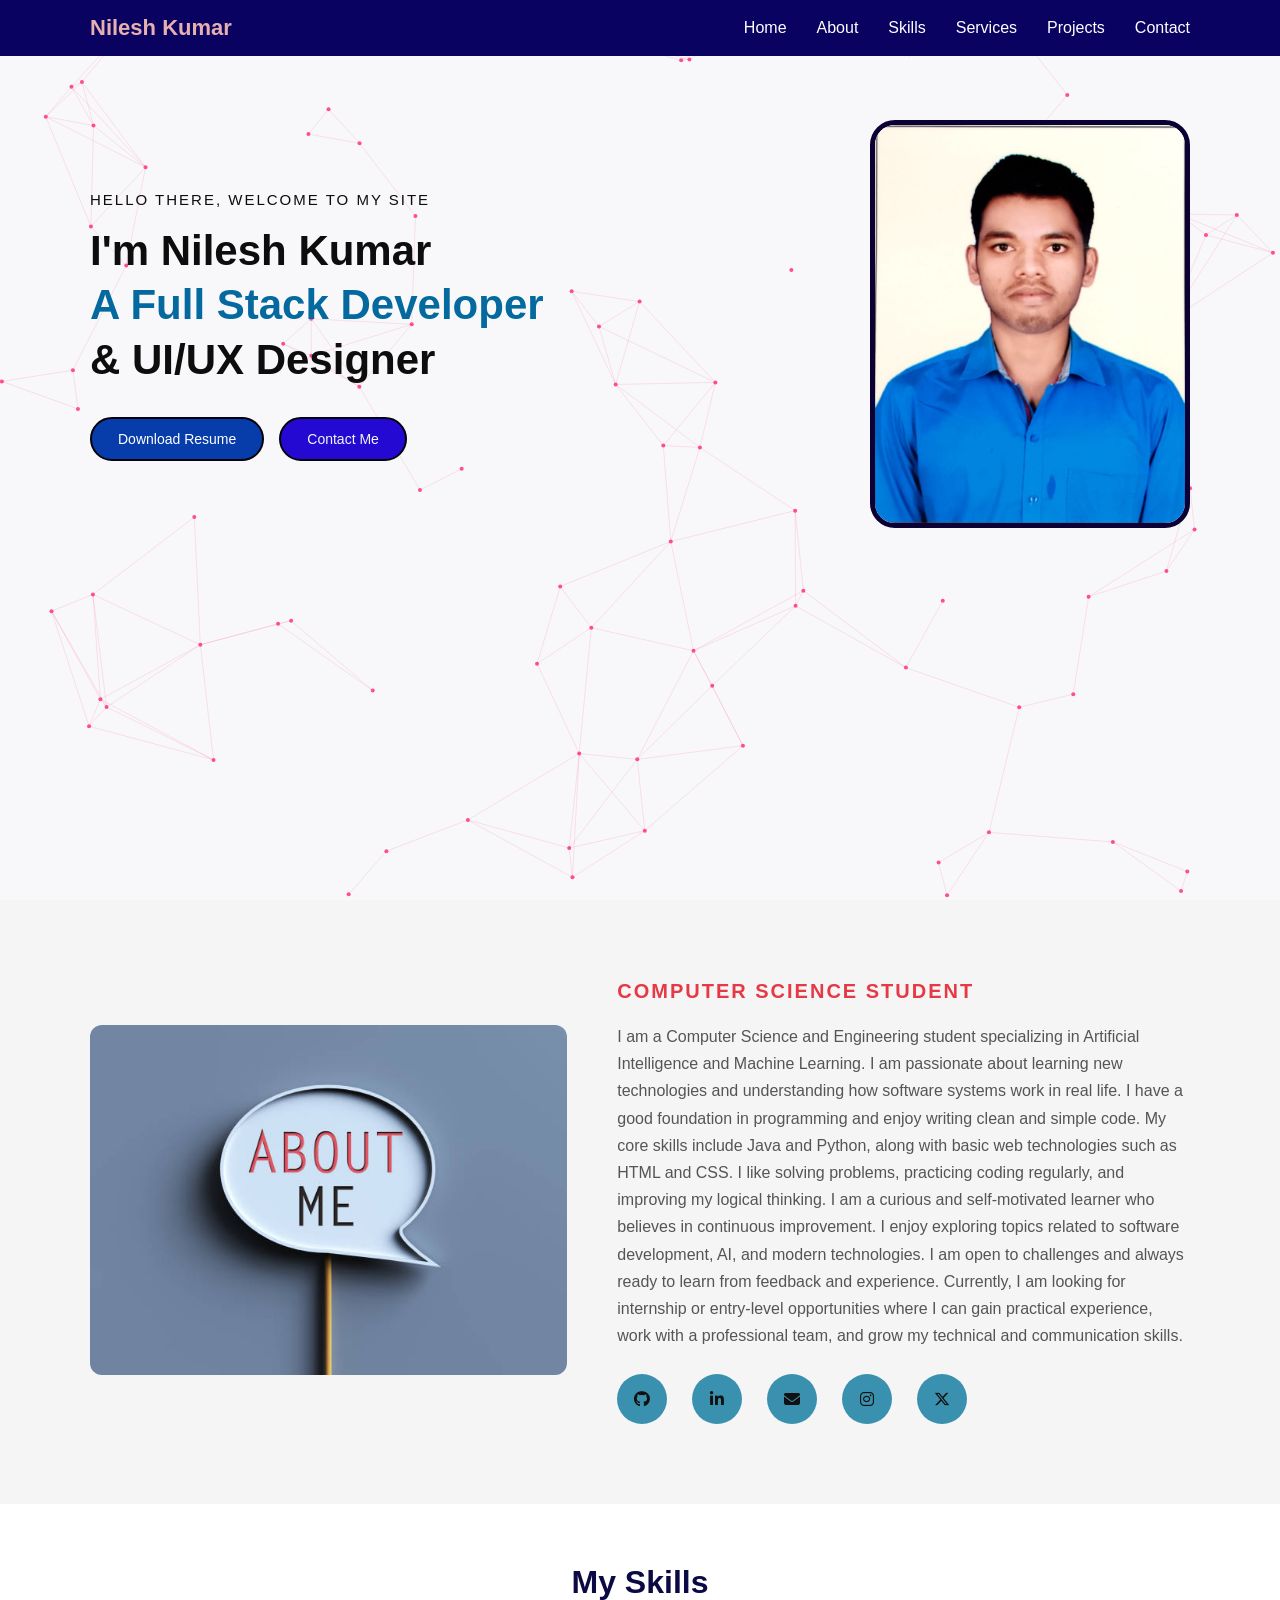
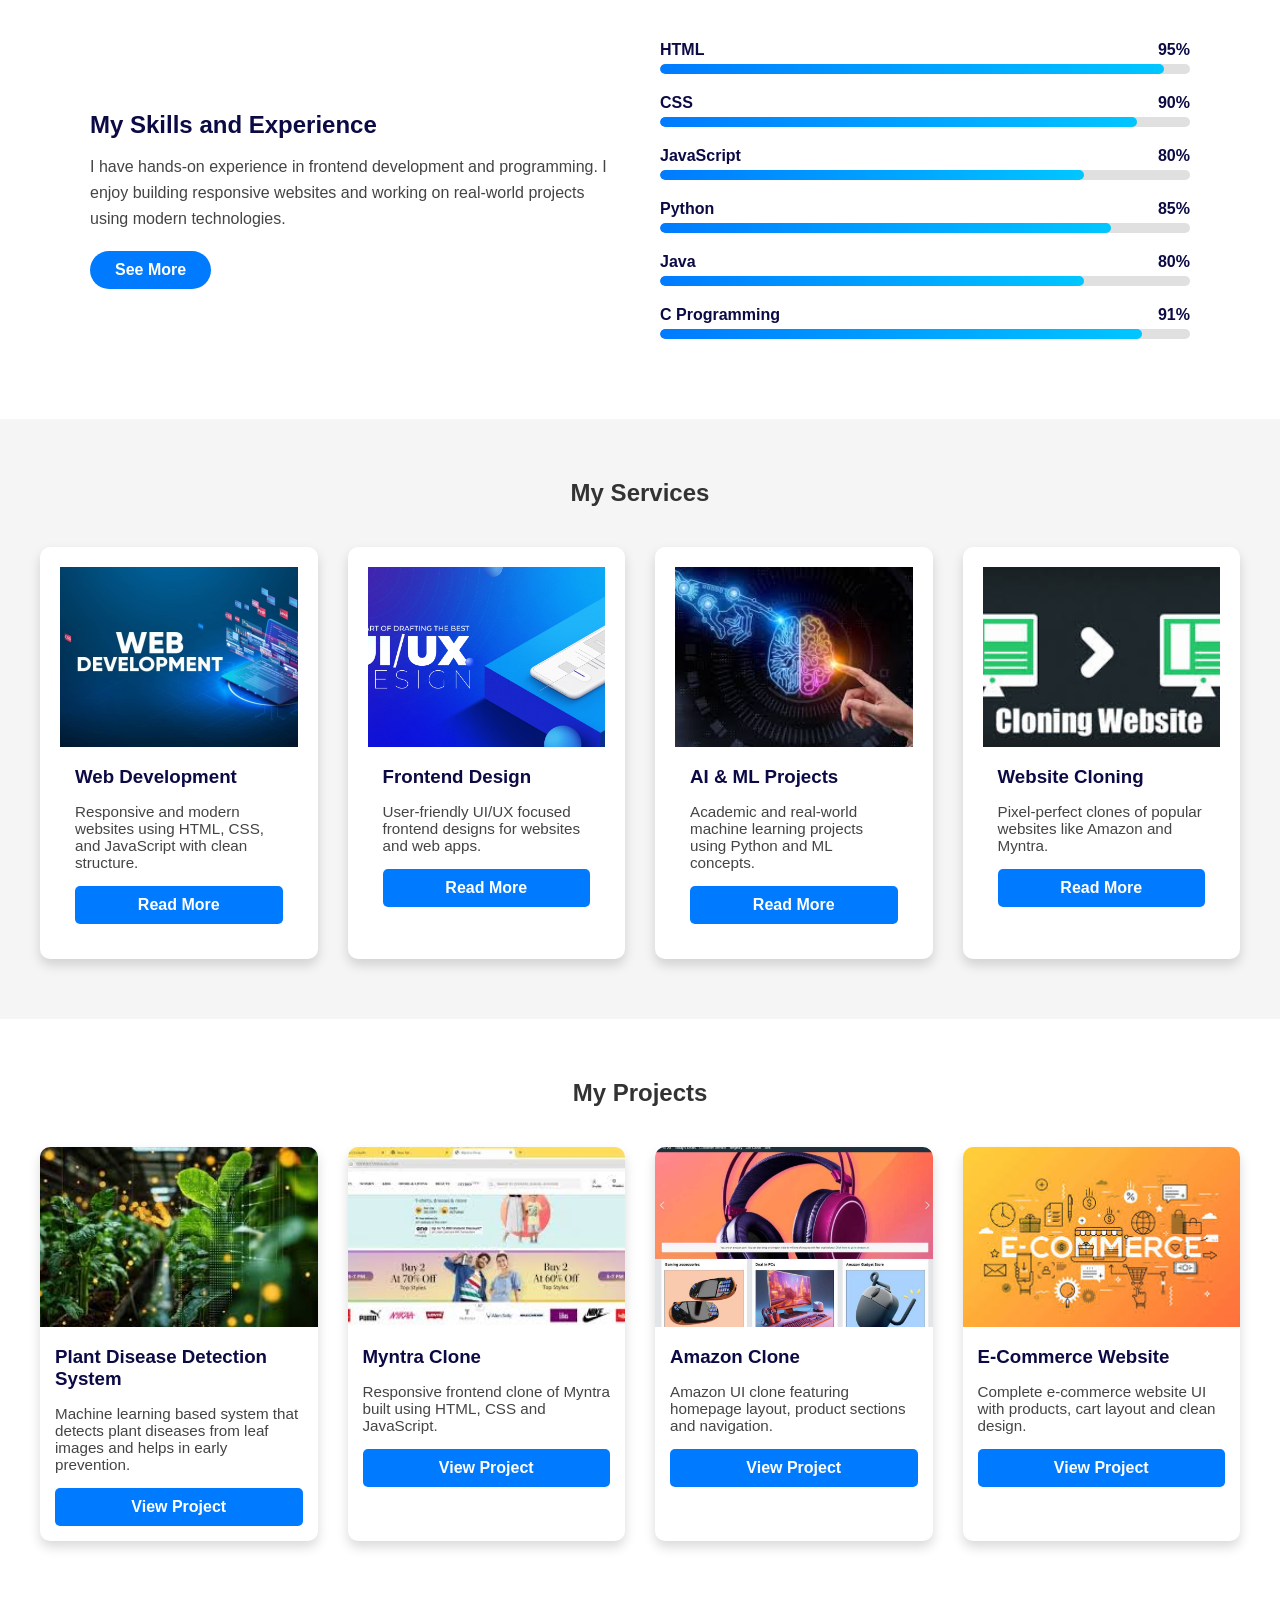
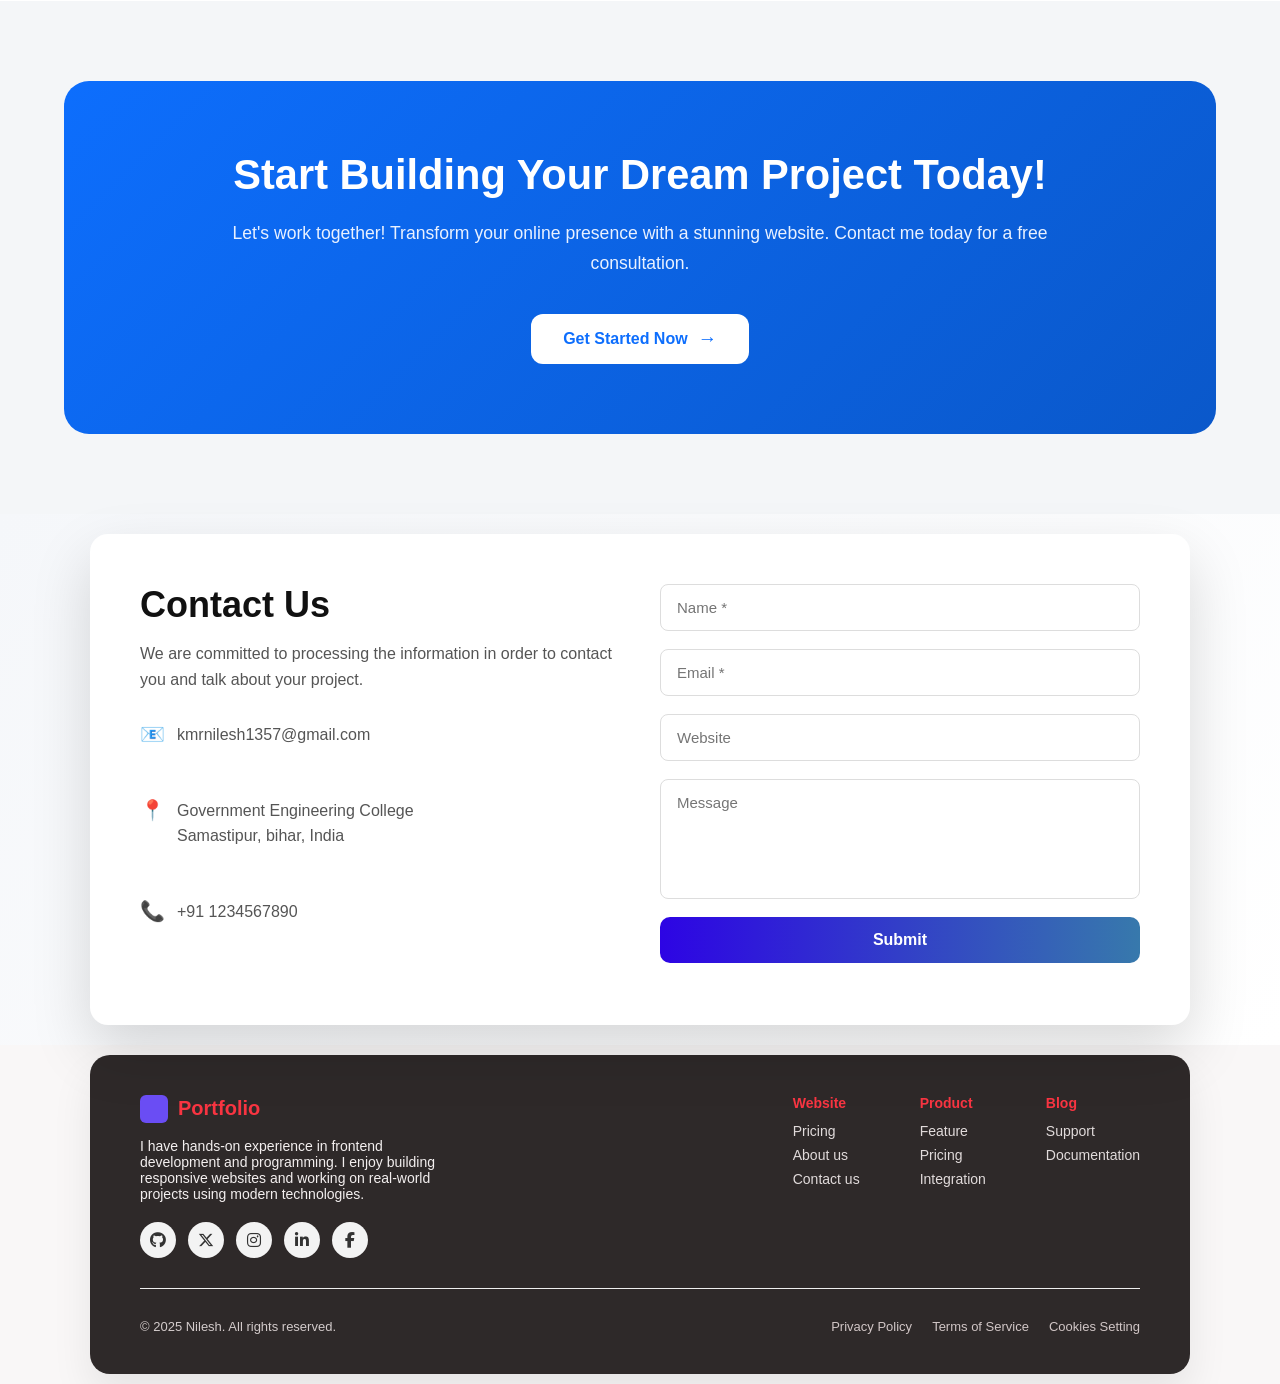
==== index.html @ 9cb9447e "portfolio website" ====
<!DOCTYPE html>
<html lang="en">
<head>
    <meta charset="UTF-8">
    <meta name="viewport" content="width=device-width, initial-scale=1.0">
    <title>Nilesh Kumar | Portfolio</title>
    <link rel="stylesheet" href="styles.css">
    <link rel="icon" type="image/png" href="images\nklogo.jpeg">
    <link rel="stylesheet" href="https://cdnjs.cloudflare.com/ajax/libs/font-awesome/6.5.0/css/all.min.css">

</head>
<body>

    <!-- ===== Navbar ===== -->
   <header class="navbar">
  <div class="nav-container">
       <div class="logo">Nilesh Kumar
    </div> 

    <nav>
      <ul class="nav-menu">
        <li><a href="#home">Home</a></li>
        <li><a href="#about">About</a></li>
        <li><a href="#skills">Skills</a></li>
        <li><a href="#services">Services</a></li>
        <li><a href="#projects">Projects</a></li>
        <li><a href="#contact">Contact</a></li>
      </ul>
    </nav>
  </div>
</header>

 <!-- ===== Hero Section ===== -->
   
<section class="hero" id="home">

  <!-- 3D Animated Background -->
  <canvas id="hero-canvas"></canvas>

  <div class="hero-container">
    <!-- Left Content -->
    <div class="hero-text">
      <span class="welcome-text">HELLO THERE, WELCOME TO MY SITE</span>

      <h1>
        I'm <span class="name">Nilesh Kumar</span><br>
        <span class="highlight">A Full Stack Developer</span><br>
        & UI/UX Designer
      </h1>

      <div class="hero-buttons">
        <a href="Nilesh_resume.pdf" target="_blank" class="btn primary">Download Resume</a>
        <a href="#contact" class="btn outline">Contact Me</a>
      </div>
    </div>

    <!-- Right Image -->
    <div class="hero-image">
      <img src="images/Nilesh_photo.jpeg" alt="Profile Photo">
    </div>
  </div>

</section>





    <!-- ===== About Section ===== -->
<section id="about" class="about-section">
  <div class="about-container">

    <!-- Left Image -->
    <div class="about-image">
      <img src="images\aboutme.webp" alt="About Me Image">
    </div>

    <!-- Right Content -->
    <div class="about-content">
      <h2>Computer Science Student</h2>

      <p>
        I am a Computer Science and Engineering student specializing in Artificial Intelligence and Machine Learning. I am passionate about learning new technologies and understanding how software systems work in real life.
        I have a good foundation in programming and enjoy writing clean and simple code. My core skills include Java and Python, along with basic web technologies such as HTML and CSS. I like solving problems, practicing coding regularly, and improving my logical thinking.
        I am a curious and self-motivated learner who believes in continuous improvement. I enjoy exploring topics related to software development, AI, and modern technologies. I am open to challenges and always ready to learn from feedback and experience.
        Currently, I am looking for internship or entry-level opportunities where I can gain practical experience, work with a professional team, and grow my technical and communication skills.
      </p>

      <div class="about-socials">
  <a href="https://github.com/Nilesh1234-kr" target="_blank" title="GitHub">
    <i class="fab fa-github"></i>
  </a>

  <a href="https://linkedin.com/in/nilesh-kumar-b38956327" target="_blank" title="LinkedIn">
    <i class="fab fa-linkedin-in"></i>
  </a>

  <a href="kmrnilesh1357@gmail.com" title="Gmail">
    <i class="fas fa-envelope"></i>
  </a>

  <a href="https://www.instagram.com/nilesh_kumar_07/" target="_blank" title="Instagram">
    <i class="fab fa-instagram"></i>
  </a>
  <a href="https://x.com/NileshKuma28739" target="_blank" title="Twitter">
    <i class="fab fa-x-twitter"></i>
  </a>
 </div>

  </div>
 </div>
</section>
<!-- ===== End About Section ===== -->

    <!-- ===== Skills ===== -->
   <section id="skills" class="skills-section">
    <h2 class="section-title">My Skills</h2>
    <div class="skills-container">
      <!-- Left Content -->
      <div class="skills-left">
        <h3>My Skills and Experience</h3>
        <p>
          I have hands-on experience in frontend development and programming. I enjoy building responsive websites and working on real-world projects using modern technologies.
        </p>
        <a href="#" class="skills-btn">See More</a>
      </div>
      <!-- Right Content -->
      <div class="skills-right">
        <div class="skill">
          <span>HTML</span>
          <span>95%</span>
        </div>
        <div class="progress-bar">
          <div class="progress html"></div>
        </div>

        <div class="skill">
          <span>CSS</span>
          <span>90%</span>
        </div>
        <div class="progress-bar">
          <div class="progress css"></div>
        </div>

        <div class="skill">
          <span>JavaScript</span>
          <span>80%</span>
        </div>
        <div class="progress-bar">
          <div class="progress js"></div>
        </div>

        <div class="skill">
          <span>Python</span>
          <span>85%</span>
        </div>
        <div class="progress-bar">
          <div class="progress python"></div>
        </div>

        <div class="skill">
          <span>Java</span>
          <span>80%</span>
        </div>
        <div class="progress-bar">
          <div class="progress java"></div>
        </div>

        <div class="skill">
          <span>C Programming</span>
          <span>91%</span>
        </div>
        <div class="progress-bar">
          <div class="progress c"></div>
        </div>
      </div>
    </div>
  </section>


    <!-- ===== Services ===== -->
    <section id="services" class="services-section">
    <h2>My Services</h2>

    <div class="services-grid">

        <div class="service-card">
            <img src="images\webdev.jpg" alt="Web Development">
            <h3>Web Development</h3>
            <p>
                Responsive and modern websites using HTML, CSS,
                and JavaScript with clean structure.
            </p>
            <a href="#" class="service-btn">Read More</a>
        </div>

        <div class="service-card">
            <img src="images\frontend.jpg" alt="Frontend Design">
            <h3>Frontend Design</h3>
            <p>
                User-friendly UI/UX focused frontend designs
                for websites and web apps.
            </p>
            <a href="#" class="service-btn">Read More</a>
        </div>

        <div class="service-card">
            <img src="images\aiml.jpg" alt="AI ML Projects">
            <h3>AI & ML Projects</h3>
            <p>
                Academic and real-world machine learning projects
                using Python and ML concepts.
            </p>
            <a href="#" class="service-btn">Read More</a>
        </div>

        <div class="service-card">
            <img src="images\clone.png" alt="Website Cloning">
            <h3>Website Cloning</h3>
            <p>
                Pixel-perfect clones of popular websites like
                Amazon and Myntra.
            </p>
            <a href="#" class="service-btn">Read More</a>
        </div>

    </div>
</section>



     <!-- ===== Projects ===== -->

    <section id="projects" class="projects-section">
    <h2>My Projects</h2>

    <div class="projects-grid">

        <div class="project-card">
            <img src="images\plant.jpg" alt="Plant Disease Detection">
            <h3>Plant Disease Detection System</h3>
            <p>
                Machine learning based system that detects plant diseases
                from leaf images and helps in early prevention.
            </p>
            <a href="#" class="project-btn">View Project</a>
        </div>

        <div class="project-card">
            <img src="images\myntra.jpg" alt="Myntra Clone">
            <h3>Myntra Clone</h3>
            <p>
                Responsive frontend clone of Myntra built using
                HTML, CSS and JavaScript.
            </p>
            <a href="#" class="project-btn">View Project</a>
        </div>

        <div class="project-card">
            <img src="images\amazon.jpg" alt="Amazon Clone">
            <h3>Amazon Clone</h3>
            <p>
                Amazon UI clone featuring homepage layout,
                product sections and navigation.
            </p>
            <a href="#" class="project-btn">View Project</a>
        </div>

        <div class="project-card">
            <img src="images\ecommerce.jpg" alt="E-commerce Website">
            <h3>E-Commerce Website</h3>
            <p>
                Complete e-commerce website UI with products,
                cart layout and clean design.
            </p>
            <a href="#" class="project-btn">View Project</a>
        </div>

    </div>
</section>

<section class="cta-section">
  <div class="cta-content">
    <h2>Start Building Your Dream Project Today!</h2>
    <p>
      Let's work together! Transform your online presence with a stunning website.
      Contact me today for a free consultation.
    </p>
    <a href="#contact" class="cta-btn">
      Get Started Now <span>→</span>
    </a>
  </div>
</section>

    <!-- ===== Contact Section ===== -->
<section id="contact" class="contact-section">
  <div class="contact-container">

    <!-- Left Content -->
    <div class="contact-info">
      <h2>Contact Us</h2>
      <p>
        We are committed to processing the information in order to contact you
        and talk about your project.
      </p>

      <div class="info-item">
        <span>📧</span>
        <p>kmrnilesh1357@gmail.com</p>
      </div>

      <div class="info-item">
        <span>📍</span>
        <p>
        Government Engineering College<br />
          Samastipur, bihar, India
        </p>
      </div>

      <div class="info-item">
        <span>📞</span>
        <p>+91 1234567890</p>
      </div>

    </div>

    <!-- Right Form -->
    <div class="contact-form">
      <form>
        <input type="text" placeholder="Name *" required />
        <input type="email" placeholder="Email *" required />
        <input type="text" placeholder="Website" />
        <textarea placeholder="Message"></textarea>
        <button type="submit">Submit</button>
      </form>
    </div>

  </div>
</section>
<!-- ===== End Contact Section ===== -->





    <!-- ===== Footer ===== -->
    <footer class="footer">
  <div class="footer-card">

    <!-- Top Section -->
    <div class="footer-top">

      <!-- Brand -->
      <div class="footer-brand">
        <div class="brand-logo">
          <span class="logo-icon"></span>
          <span class="logo-text">Portfolio</span>
        </div>

        <p>
          I have hands-on experience in frontend development and programming. I enjoy building
           responsive websites and working on real-world projects using modern technologies.
        </p>

        <div class="social-icons">
          <a href="https://github.com/Nilesh1234-kr"><i class="fab fa-github"></i></a>
          <a href="https://x.com/NileshKuma28739"><i class="fab fa-x-twitter"></i></a>
          <a href="https://www.instagram.com/nilesh_kumar_07/"><i class="fab fa-instagram"></i></a>
          <a href="https://linkedin.com/in/nilesh-kumar-b38956327"><i class="fab fa-linkedin-in"></i></a>
          <a href="#"><i class="fab fa-facebook-f"></i></a>
        </div>
      </div>

      <!-- Links -->
      <div class="footer-links">
        <div class="link-column">
          <h4>Website</h4>
          <a href="#">Pricing</a>
          <a href="#">About us</a>
          <a href="#">Contact us</a>
        </div>

        <div class="link-column">
          <h4>Product</h4>
          <a href="#">Feature</a>
          <a href="#">Pricing</a>
          <a href="#">Integration</a>
        </div>

        <div class="link-column">
          <h4>Blog</h4>
          <a href="#">Support</a>
          <a href="#">Documentation</a>
        </div>
      </div>

    </div>

    <hr>

    <!-- Bottom Section -->
    <div class="footer-bottom">
      <p>© 2025 Nilesh. All rights reserved.</p>

      <div class="legal-links">
        <a href="#">Privacy Policy</a>
        <a href="#">Terms of Service</a>
        <a href="#">Cookies Setting</a>
      </div>
    </div>

  </div>
</footer>
<script src="script.js"></script>

</body>
</html>
---- styles.css ----
* {
    margin: 0;
    padding: 0;
    box-sizing: border-box;
    font-family: Arial, sans-serif;
}

body {
    background: #f4f6f8;
    color: #333;
}

/* Navbar */
.navbar {
  position: fixed;
  top: 0;
  width: 100%;
  background: #0a0261;
  transition: top 0.3s;
  z-index: 1000;
  padding: 15px;
}

.nav-container {
  max-width: 1100px;
  margin: auto;
  display: flex;
  align-items: center;
  justify-content: space-between;
}

.logo {
  font-size: 22px;
  font-weight: bold;
  color: #e7b0b0;
}


.nav-menu {
  list-style: none;
  display: flex;
  gap: 30px;
}

.nav-menu li a {
  text-decoration: none;
  font-size: 16px;
  font-weight: 500;
  color: white;
  transition: color 0.3s ease;
}

.nav-menu li a:hover {
  color: #f83441;
}

/* Hero Section */
.hero {
  background: #ffffff;
  padding: 80px 0;
}

.hero-container {
  max-width: 1100px;
  margin: auto;
  display: flex;
  align-items: center;
  justify-content: space-between;
  gap: 50px;
}

/* Text Content */
.hero-text {
  max-width: 55%;
}

.welcome-text {
  font-size: 15px;
  letter-spacing: 2px;
  color: #1b1a1a;
}

.hero-text h1 {
  font-size: 42px;
  margin: 15px 0 30px;
  line-height: 1.3;
  color: #111;
}

.hero-text .name {
  font-weight: 700;
}

.hero-text .highlight {
  color: #04699f;
}

/* Buttons */
.hero-buttons {
  display: flex;
  gap: 15px;
}

.btn {
  padding: 12px 26px;
  border-radius: 30px;
  font-size: 14px;
  text-decoration: none;
  font-weight: 500;
}

.primary {
    border: 2px solid #040109;
  background: #073daa;
  color: #fff;
}

.primary:hover {
  background-color: #11023a;
}

.outline {
  border: 2px solid #040109;
  background-color: #2409d3;
  color: whitesmoke;
}
.outline:hover {
  background-color: #11023a;
}

/* Image */
.hero-image img {
  width: 320px;
  border-radius: 25px;
  border: 5px solid #0b0134;
}



 /* ===== About Section ===== */
.about-section {
  padding: 80px 20px;
  background: whitesmoke;
}

.about-container {
  max-width: 1100px;
  margin: auto;
  display: grid;
  grid-template-columns: 1fr 1.2fr;
  gap: 50px;
  align-items: center;
}

/* Image */
.about-image img {
  width: 100%;
  border-radius: 12px;
  object-fit: cover;
}

/* Content */
.about-content h2 {
  font-size: 36px;
  font-weight: 700;
  margin-bottom: 10px;
  color: #111;
}

.about-content h2 {
  font-size: 20px;
  letter-spacing: 2px;
  color: #e63946;
  margin-bottom: 20px;
  text-transform: uppercase;
}

.about-content p {
  color: #555;
  line-height: 1.7;
  margin-bottom: 25px;
}

/* Social Icons */
.about-socials {
  display: flex;
  gap: 25px;
}

.about-socials a {
  width: 50px;
  height: 50px;
  border-radius: 50%;
  background: #3991af;
  color: #111;
  display: flex;
  align-items: center;
  justify-content: center;
  text-decoration: none;
  font-weight: bold;
  transition: all 0.3s ease;
}

.about-socials a:hover {
  background: #0b0134;
  color: #ffffff;
}

/* Responsive */
@media (max-width: 900px) {
  .about-container {
    grid-template-columns: 1fr;
    text-align: center;
  }

  .about-socials {
    justify-content: center;
  }
}


/* Skills */
/* ===== Skills Section ===== */
.skills-section {
  background: #ffffff;
  padding: 60px 20px;
}

.section-title {
  text-align: center;
  font-size: 32px;
  margin-bottom: 40px;
  color: #0c0a44;
}

.skills-container {
  max-width: 1100px;
  margin: auto;
  display: grid;
  grid-template-columns: 1fr 1fr;
  gap: 40px;
  align-items: center;
}

/* Left Side */
.skills-left h3 {
  font-size: 24px;
  color: #0c0a44;
  margin-bottom: 15px;
}

.skills-left p {
  color: #444;
  line-height: 1.6;
  margin-bottom: 20px;
}

.skills-btn {
  display: inline-block;
  padding: 10px 25px;
  background: #007bff;
  color: white;
  text-decoration: none;
  border-radius: 25px;
  font-weight: bold;
  transition: background 0.3s;
}

.skills-btn:hover {
  background: #0056b3;
}

/* Right Side */
.skill {
  display: flex;
  justify-content: space-between;
  margin-bottom: 5px;
  font-weight: bold;
  color: #0c0a44;
}

.progress-bar {
  width: 100%;
  height: 10px;
  background: #e0e0e0;
  border-radius: 10px;
  margin-bottom: 20px;
  overflow: hidden;
}

.progress {
  height: 100%;
  background: linear-gradient(90deg, #007bff, #00c6ff);
  border-radius: 10px;
  width: 0;
  animation: fillProgress 2s forwards;
}

/* Set widths for each skill using CSS variable */
.progress.html { --width: 95%; }
.progress.css { --width: 90%; }
.progress.js { --width: 80%; }
.progress.python { --width: 85%; }
.progress.java { --width: 80%; }
.progress.c { --width: 91%; }

/* Animation for filling bars */
@keyframes fillProgress {
  from { width: 0; }
  to { width: var(--width); }
}

/* Responsive Design */
@media (max-width: 768px) {
  .skills-container {
    grid-template-columns: 1fr;
  }
}



/* Services */
.services-container {
    display: grid;
    grid-template-columns: repeat(auto-fit, minmax(220px, 1fr));
    gap: 25px;
}

.service-card {
    background: white;
    padding: 20px;
    border-radius: 8px;
    box-shadow: 0 4px 8px rgba(0,0,0,0.1);
}


/* ===== Projects Section ===== */
.projects-section {
    background: white;
}

.projects-grid {
    display: grid;
    grid-template-columns: repeat(auto-fit, minmax(260px, 1fr));
    gap: 30px;
    max-width: 1200px;
    margin: auto;
}

.project-card {
    background: white;
    border-radius: 10px;
    overflow: hidden;
    box-shadow: 0 6px 12px rgba(0,0,0,0.15);
    transition: transform 0.3s ease, box-shadow 0.3s ease;
}

.project-card:hover {
    transform: translateY(-10px);
    box-shadow: 0 12px 20px rgba(0,0,0,0.25);
}

.project-card img {
    width: 100%;
    height: 180px;
    object-fit: cover;
}

.project-card h3 {
    margin: 15px;
    color: #0c0a44;
}

.project-card p {
    margin: 0 15px 15px;
    font-size: 0.95em;
    color: #444;
}

.project-btn {
    display: block;
    margin: 15px;
    padding: 10px;
    text-align: center;
    background: #007bff;
    color: white;
    text-decoration: none;
    border-radius: 5px;
    font-weight: bold;
}

.project-btn:hover {
    background: #0056b3;
}


/* ===== Services Section (Card Style) ===== */
.services-section {
    background: whitesmoke;
}

.services-grid {
    display: grid;
    grid-template-columns: repeat(auto-fit, minmax(260px, 1fr));
    gap: 30px;
    max-width: 1200px;
    margin: auto;
}

.service-card {
    background: white;
    border-radius: 10px;
    overflow: hidden;
    box-shadow: 0 6px 12px rgba(0,0,0,0.15);
    transition: transform 0.3s ease, box-shadow 0.3s ease;
}

.service-card:hover {
    transform: translateY(-10px);
    box-shadow: 0 12px 20px rgba(0,0,0,0.25);
}

.service-card img {
    width: 100%;
    height: 180px;
    object-fit: cover;
}

.service-card h3 {
    margin: 15px;
    color: #0c0a44;
}

.service-card p {
    margin: 0 15px 15px;
    font-size: 0.95em;
    color: #444;
}

.service-btn {
    display: block;
    margin: 15px;
    padding: 10px;
    text-align: center;
    background: #007bff;
    color: white;
    text-decoration: none;
    border-radius: 5px;
    font-weight: bold;
}

.service-btn:hover {
    background: #0056b3;
}

/* Center section headings */
.services-section h2,
.projects-section h2 {
  text-align: center;
  margin-bottom: 40px;
}

/* Proper section spacing */
.services-section,
.projects-section {
  padding: 60px 20px;
}


/* ===== Contact Section ===== */
.contact-section {
  padding: 20px 20px;
  background: linear-gradient(135deg, #f5f7fa, #ffffff);
  display: flex;
  justify-content: center;
}

.contact-container {
  max-width: 1100px;
  width: 100%;
  background: #fff;
  display: grid;
  grid-template-columns: 1fr 1fr;
  gap: 40px;
  padding: 50px;
  border-radius: 18px;
  box-shadow: 0 25px 60px rgba(0, 0, 0, 0.15);
}

/* Left */
.contact-info h2 {
  font-size: 36px;
  color: #111;
  margin-bottom: 15px;
}

.contact-info p {
  color: #555;
  line-height: 1.6;
  margin-bottom: 30px;
}

.info-item {
  display: flex;
  gap: 12px;
  margin-bottom: 20px;
  color: #333;
}

.info-item span {
  font-size: 20px;
}

/* Form */
.contact-form form {
  display: flex;
  flex-direction: column;
}

.contact-form input,
.contact-form textarea {
  padding: 14px 16px;
  margin-bottom: 18px;
  border-radius: 8px;
  border: 1px solid #ddd;
  font-size: 15px;
  outline: none;
}

.contact-form textarea {
  resize: none;
  height: 120px;
}

.contact-form input:focus,
.contact-form textarea:focus {
  border-color: #7b5cff;
}

/* Button */
.contact-form button {
  padding: 14px;
  border: none;
  border-radius: 10px;
  background: linear-gradient(90deg, #2d04e4, #3779ac);
  color: white;
  font-size: 16px;
  font-weight: bold;
  cursor: pointer;
  transition: transform 0.2s, box-shadow 0.2s;
}

.contact-form button:hover {
  transform: translateY(-2px);
  box-shadow: 0 10px 25px rgba(26, 2, 75, 0.4);
}

/* Responsive */
@media (max-width: 900px) {
  .contact-container {
    grid-template-columns: 1fr;
    padding: 35px;
  }
}

/* ===== Call To Action Section ===== */
.cta-section {
  margin: 80px 5%;
  padding: 70px 30px;
  background: linear-gradient(135deg, #0d6efd, #0a58ca);
  border-radius: 25px;
  text-align: center;
  color: #ffffff;
}

.cta-content {
  max-width: 900px;
  margin: auto;
}

.cta-content h2 {
  font-size: 2.6rem;
  font-weight: 700;
  margin-bottom: 20px;
}

.cta-content p {
  font-size: 1.1rem;
  line-height: 1.7;
  color: #e9f1ff;
  margin-bottom: 35px;
}

.cta-btn {
  display: inline-flex;
  align-items: center;
  gap: 10px;
  padding: 14px 32px;
  background-color: #ffffff;
  color: #0d6efd;
  font-size: 1rem;
  font-weight: 600;
  border-radius: 12px;
  text-decoration: none;
  transition: all 0.3s ease;
}

.cta-btn:hover {
  transform: translateY(-3px);
  background-color: #f1f5ff;
}

.cta-btn span {
  font-size: 1.2rem;
}

/* ===== Responsive ===== */
@media (max-width: 768px) {
  .cta-content h2 {
    font-size: 2rem;
  }

  .cta-content p {
    font-size: 1rem;
  }
}



/* Footer */
.footer {
  background:rgb(249, 247, 247);
  padding: 10px 0;
}

/* Footer Card */
.footer-card {
  max-width: 1100px;
  margin: auto;
  background: #2e2929;
  border-radius: 20px;
  padding: 40px 50px;
  box-shadow: 0 20px 40px rgba(0, 0, 0, 0.08);
}

/* Top Section */
.footer-top {
  display: flex;
  justify-content: space-between;
  gap: 40px;
}

/* Brand Section */
.footer-brand {
  max-width: 320px;
}

.brand-logo {
  display: flex;
  align-items: center;
  gap: 10px;
  margin-bottom: 15px;
}

.logo-icon {
  width: 28px;
  height: 28px;
  background: #6a4df4;
  border-radius: 6px;
}

.logo-text {
  font-size: 20px;
  font-weight: 700;
  color:#f83441;
}

.footer-brand p {
  font-size: 14px;
  color: #f3efef;
  margin-bottom: 20px;
}

/* Social Icons */
.social-icons {
  display: flex;
  gap: 12px;
}

.social-icons a {
  width: 36px;
  height: 36px;
  border-radius: 50%;
  background: #f3f3f3;
  display: flex;
  align-items: center;
  justify-content: center;
  color: #333;
  font-size: 16px;
  text-decoration: none;
  transition: all 0.3s ease;
}

.social-icons a:hover {
  background: #6a4df4;
  color: #ffffff;
}

/* Links */
.footer-links {
  display: flex;
  gap: 60px;
}

.link-column h4 {
  font-size: 14px;
  margin-bottom: 12px;
  color: #f83441;
}

.link-column a {
  display: block;
  font-size: 14px;
  color: #e1dbdb;
  text-decoration: none;
  margin-bottom: 8px;
}

.link-column a:hover {
  color: #6a4df4;
}

/* Divider */
.footer-card hr {
  margin: 30px 0;
  border: none;
  border-top: 1px solid #eee;
}

/* Bottom Section */
.footer-bottom {
  display: flex;
  justify-content: space-between;
  align-items: center;
}

.footer-bottom p {
  font-size: 13px;
  color: #d3cbcb;
}

.legal-links {
  display: flex;
  gap: 20px;
}

.legal-links a {
  font-size: 13px;
  color: #d1c6c6;
  text-decoration: none;
}

.legal-links a:hover {
  color: #6a4df4;
}

/* ===== HERO SECTION WITH 3D BACKGROUND ===== */
.hero {
  position: relative;
  min-height: 100vh;
  padding-top: 120px; /* space for fixed navbar */
  overflow: hidden;
  background: #f8f8fa; /* DARK BACKGROUND */
}

/* Canvas animation */
#hero-canvas {
  position: absolute;
  inset: 0;
  width: 100%;
  height: 100%;
  z-index: 1;
}

/* Content above canvas */
.hero-container {
  position: relative;
  z-index: 2;
}

/* Text visibility */
.hero-text h1,
.hero-text span {
  color: #0e0d0d;
}

.welcome-text {
  color: #121111;
}
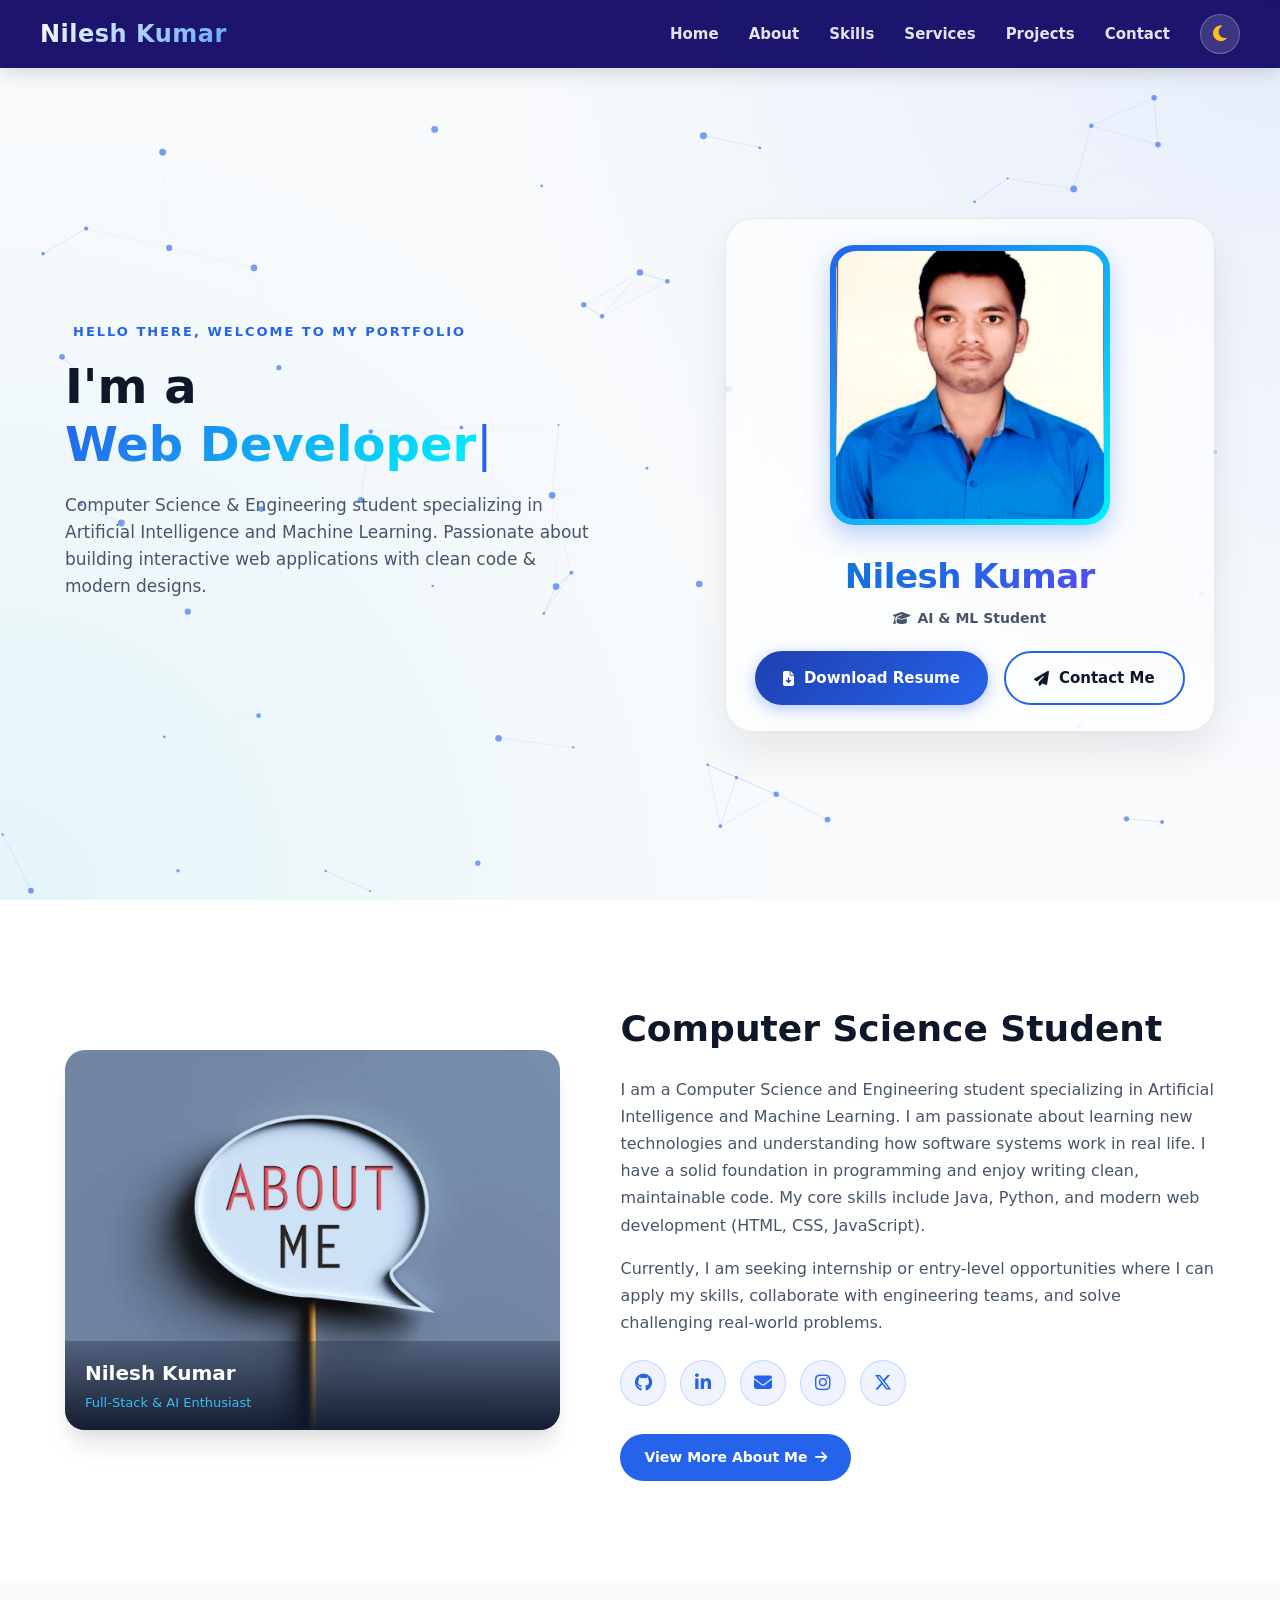
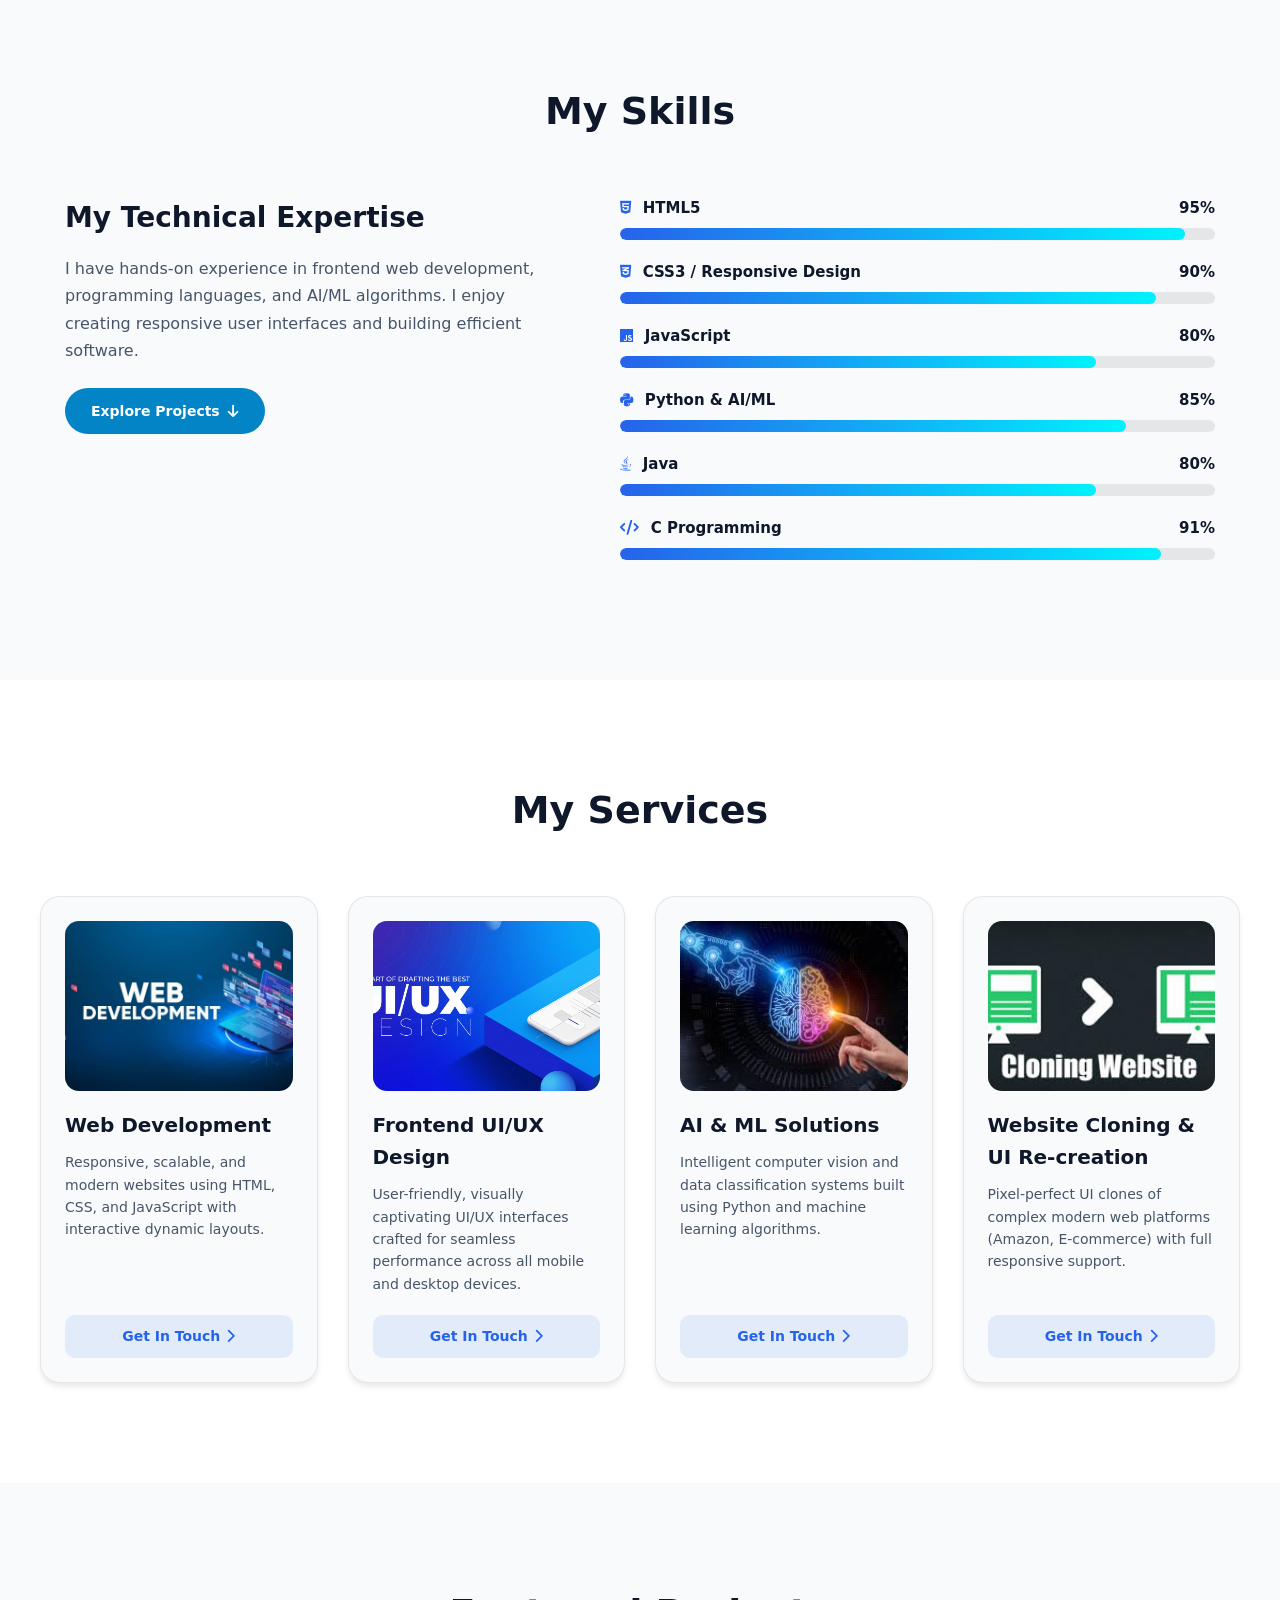
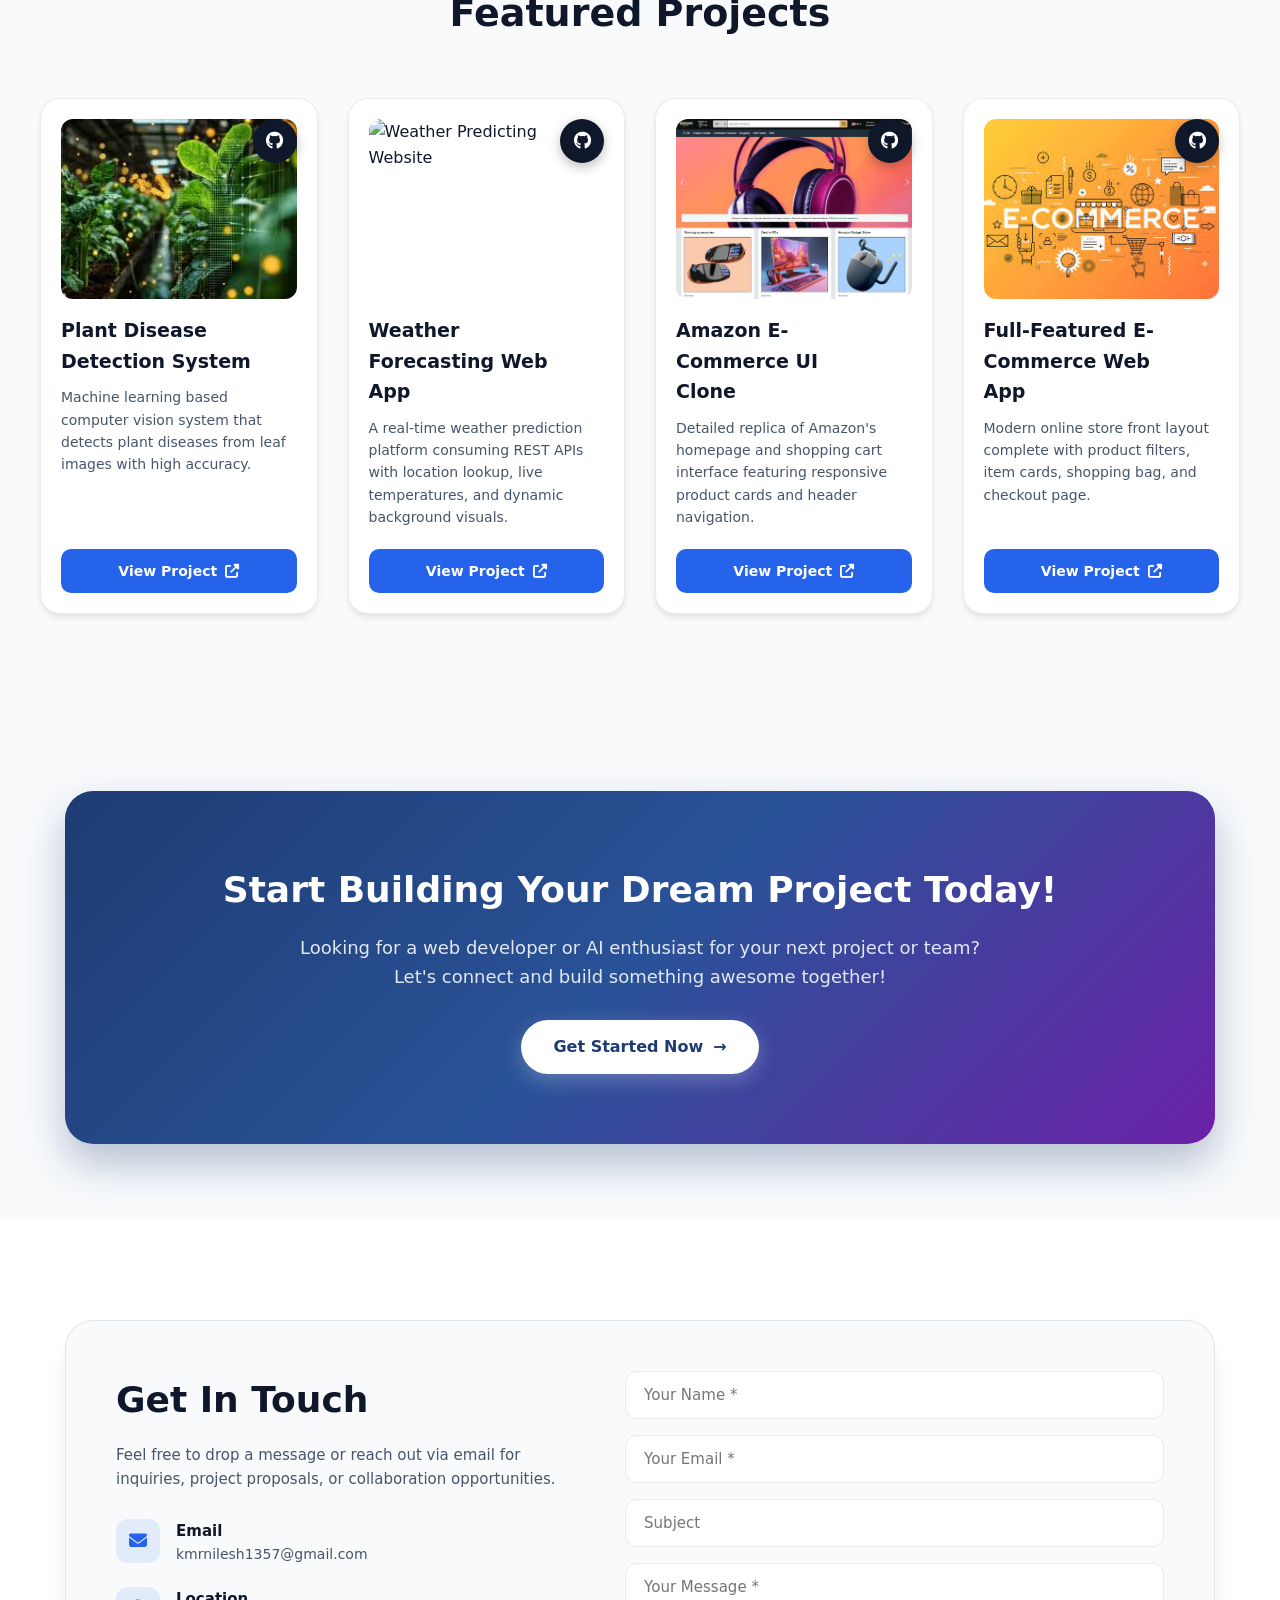
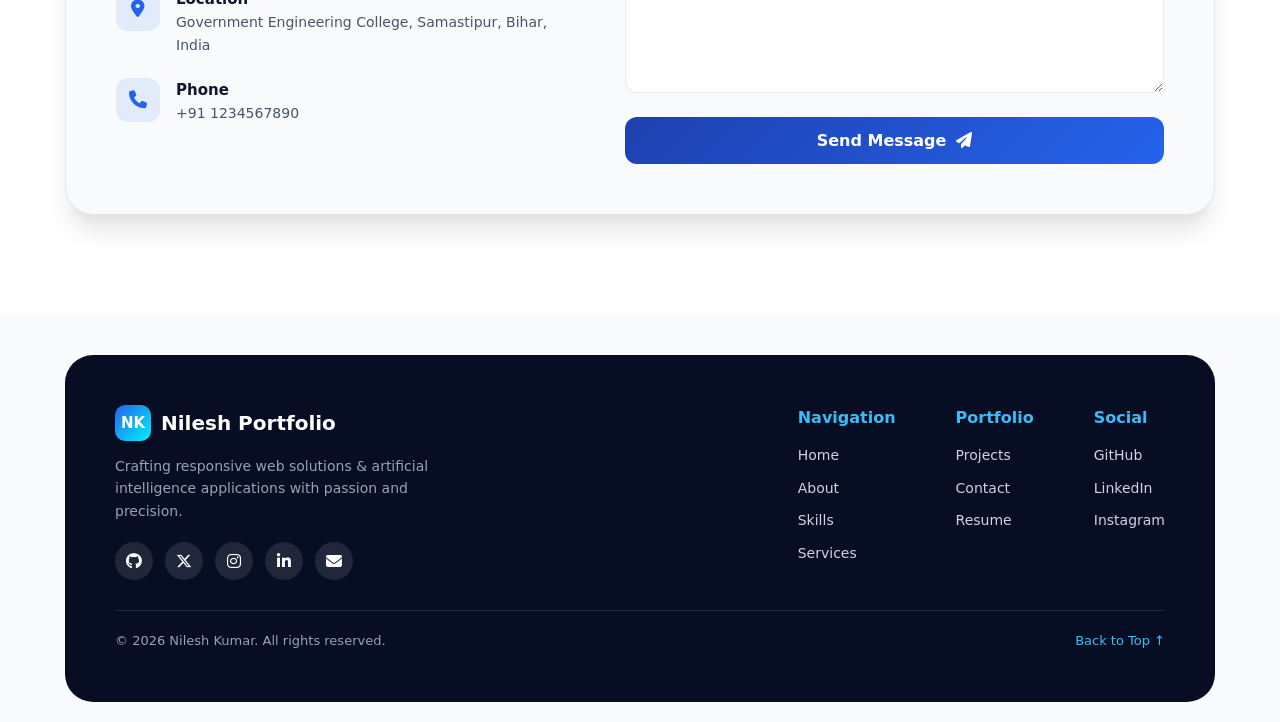
==== commit 2a837973: "Add files via upload" ====
--- a/index.html
+++ b/index.html
@@ -5,413 +5,501 @@
     <meta name="viewport" content="width=device-width, initial-scale=1.0">
     <title>Nilesh Kumar | Portfolio</title>
     <link rel="stylesheet" href="styles.css">
-    <link rel="icon" type="image/png" href="images\nklogo.jpeg">
+    <link rel="icon" type="image/png" href="images/nklogo.jpeg">
     <link rel="stylesheet" href="https://cdnjs.cloudflare.com/ajax/libs/font-awesome/6.5.0/css/all.min.css">
-
 </head>
 <body>
 
-    <!-- ===== Navbar ===== -->
-   <header class="navbar">
-  <div class="nav-container">
-       <div class="logo">Nilesh Kumar
-    </div> 
-
-    <nav>
-      <ul class="nav-menu">
-        <li><a href="#home">Home</a></li>
-        <li><a href="#about">About</a></li>
-        <li><a href="#skills">Skills</a></li>
-        <li><a href="#services">Services</a></li>
-        <li><a href="#projects">Projects</a></li>
-        <li><a href="#contact">Contact</a></li>
-      </ul>
-    </nav>
-  </div>
-</header>
-
- <!-- ===== Hero Section ===== -->
-   
-<section class="hero" id="home">
-
-  <!-- 3D Animated Background -->
-  <canvas id="hero-canvas"></canvas>
-
-  <div class="hero-container">
-    <!-- Left Content -->
-    <div class="hero-text">
-      <span class="welcome-text">HELLO THERE, WELCOME TO MY SITE</span>
-
-      <h1>
-        I'm <span class="name">Nilesh Kumar</span><br>
-        <span class="highlight">A Full Stack Developer</span><br>
-        & UI/UX Designer
-      </h1>
-
-      <div class="hero-buttons">
-        <a href="Nilesh_resume.pdf" target="_blank" class="btn primary">Download Resume</a>
-        <a href="#contact" class="btn outline">Contact Me</a>
-      </div>
-    </div>
-
-    <!-- Right Image -->
-    <div class="hero-image">
-      <img src="images/Nilesh_photo.jpeg" alt="Profile Photo">
-    </div>
-  </div>
-
-</section>
-
-
-
-
-
-    <!-- ===== About Section ===== -->
-<section id="about" class="about-section">
-  <div class="about-container">
-
-    <!-- Left Image -->
-    <div class="about-image">
-      <img src="images\aboutme.webp" alt="About Me Image">
-    </div>
-
-    <!-- Right Content -->
-    <div class="about-content">
-      <h2>Computer Science Student</h2>
-
-      <p>
-        I am a Computer Science and Engineering student specializing in Artificial Intelligence and Machine Learning. I am passionate about learning new technologies and understanding how software systems work in real life.
-        I have a good foundation in programming and enjoy writing clean and simple code. My core skills include Java and Python, along with basic web technologies such as HTML and CSS. I like solving problems, practicing coding regularly, and improving my logical thinking.
-        I am a curious and self-motivated learner who believes in continuous improvement. I enjoy exploring topics related to software development, AI, and modern technologies. I am open to challenges and always ready to learn from feedback and experience.
-        Currently, I am looking for internship or entry-level opportunities where I can gain practical experience, work with a professional team, and grow my technical and communication skills.
-      </p>
-
-      <div class="about-socials">
-  <a href="https://github.com/Nilesh1234-kr" target="_blank" title="GitHub">
-    <i class="fab fa-github"></i>
-  </a>
-
-  <a href="https://linkedin.com/in/nilesh-kumar-b38956327" target="_blank" title="LinkedIn">
-    <i class="fab fa-linkedin-in"></i>
-  </a>
-
-  <a href="kmrnilesh1357@gmail.com" title="Gmail">
-    <i class="fas fa-envelope"></i>
-  </a>
-
-  <a href="https://www.instagram.com/nilesh_kumar_07/" target="_blank" title="Instagram">
-    <i class="fab fa-instagram"></i>
-  </a>
-  <a href="https://x.com/NileshKuma28739" target="_blank" title="Twitter">
-    <i class="fab fa-x-twitter"></i>
-  </a>
- </div>
-
-  </div>
- </div>
-</section>
-<!-- ===== End About Section ===== -->
-
-    <!-- ===== Skills ===== -->
-   <section id="skills" class="skills-section">
-    <h2 class="section-title">My Skills</h2>
-    <div class="skills-container">
-      <!-- Left Content -->
-      <div class="skills-left">
-        <h3>My Skills and Experience</h3>
+    <!--  Navbar  -->
+    <header class="navbar">
+      <div class="nav-container">
+        <a href="#home" class="logo">Nilesh Kumar</a> 
+
+        <!-- Hamburger Icon for Mobile -->
+        <div class="hamburger" id="hamburger" aria-label="Toggle Navigation">
+          <span></span>
+          <span></span>
+          <span></span>
+        </div>
+
+        <nav>
+          <ul class="nav-menu" id="nav-menu">
+            <li><a href="#home">Home</a></li>
+            <li><a href="#about">About</a></li> 
+            <li><a href="#skills">Skills</a></li>
+            <li><a href="#services">Services</a></li>
+            <li><a href="#projects">Projects</a></li>
+            <li><a href="#contact">Contact</a></li>
+            <li>
+              <button id="theme-toggle" class="theme-btn" aria-label="Toggle Dark/Light Mode">
+                <i class="fas fa-moon"></i>
+              </button>
+            </li>
+          </ul>
+        </nav>
+      </div>
+    </header> 
+
+    <!-- Hero Section -->
+    <section class="hero" id="home">
+      <!-- 3D Animated Background Canvas -->
+      <canvas id="hero-canvas"></canvas> 
+      
+      <div class="hero-container">
+        <!-- Hero Text -->
+        <div class="hero-text reveal">
+          <span class="welcome-text"><i class="fas fa-sparkles"></i> HELLO THERE, WELCOME TO MY PORTFOLIO</span>
+
+          <h1>
+            I'm a <br>
+            <span class="highlight typing-text" id="typing-text">Web Developer</span><span class="cursor">|</span>
+          </h1>
+
+          <p class="hero-tagline">
+            Computer Science & Engineering student specializing in Artificial Intelligence and Machine Learning. Passionate about building interactive web applications with clean code & modern designs.
+          </p>
+        </div>
+
+        <!-- Profile Card with Photo & Name Directly Underneath -->
+        <div class="hero-profile-card reveal">
+          <div class="hero-image-wrapper">
+            <img src="images\Nilesh_photo.jpeg" alt="Nilesh Kumar Profile Photo">
+          </div>
+          
+          <!-- Name & Tagline under photo -->
+          <div class="photo-name-container">
+            <h2 class="photo-name">Nilesh Kumar</h2>
+            <p class="photo-title"><i class="fas fa-graduation-cap"></i> AI & ML Student</p>
+          </div>
+
+          <!-- Download Resume & Contact Me Buttons -->
+          <div class="hero-buttons">
+            <a href="Nilesh_resume.pdf" target="_blank" class="btn primary">
+              <i class="fas fa-file-arrow-down"></i> Download Resume
+            </a>
+            <a href="#contact" class="btn outline">
+              <i class="fas fa-paper-plane"></i> Contact Me
+            </a>
+          </div>
+        </div>
+      </div>
+    </section>
+
+    <!-- About Section -->
+    <section id="about" class="about-section">
+      <div class="about-container reveal">
+
+        <!-- Left Image Card -->
+        <div class="about-image-card">
+          <div class="about-image">
+            <img src="images\aboutme.webp" alt="Nilesh Kumar About Image">
+          </div>
+          <div class="about-name-tag">
+            <h3>Nilesh Kumar</h3>
+            <span>Full-Stack & AI Enthusiast</span>
+          </div>
+        </div>
+
+        <!-- Right Content -->
+        <div class="about-content">
+          <h2 class="about-title">Computer Science Student</h2>
+
+          <p>
+            I am a Computer Science and Engineering student specializing in Artificial Intelligence and Machine Learning. I am passionate about learning new technologies and understanding how software systems work in real life.
+            I have a solid foundation in programming and enjoy writing clean, maintainable code. My core skills include Java, Python, and modern web development (HTML, CSS, JavaScript).
+          </p>
+          <p>
+            Currently, I am seeking internship or entry-level opportunities where I can apply my skills, collaborate with engineering teams, and solve challenging real-world problems.
+          </p>
+
+          <div class="about-socials">
+            <a href="https://github.com/Nilesh1234-kr" target="_blank" title="GitHub">
+              <i class="fab fa-github"></i>
+            </a>
+
+            <a href="https://linkedin.com/in/nilesh-kumar-b38956327" target="_blank" title="LinkedIn">
+              <i class="fab fa-linkedin-in"></i>
+            </a>
+
+            <a href="mailto:kmrnilesh1357@gmail.com" title="Gmail">
+              <i class="fas fa-envelope"></i>
+            </a>
+
+            <a href="https://www.instagram.com/nilesh_kumar_07/" target="_blank" title="Instagram">
+              <i class="fab fa-instagram"></i>
+            </a>
+            <a href="https://x.com/NileshKuma28739" target="_blank" title="Twitter">
+              <i class="fab fa-x-twitter"></i>
+            </a>
+          </div>
+
+          <div class="btn-right">
+            <a href="about.html" target="_blank" class="view-more-btn">View More About Me <i class="fas fa-arrow-right"></i></a>
+          </div>
+        </div>
+
+      </div>
+    </section>
+
+    <!-- Skills Section -->
+    <section id="skills" class="skills-section">
+      <h2 class="section-title reveal">My Skills</h2>
+      <div class="skills-container reveal">
+        <!-- Left Content -->
+        <div class="skills-left">
+          <h3>My Technical Expertise</h3>
+          <p>
+            I have hands-on experience in frontend web development, programming languages, and AI/ML algorithms. I enjoy creating responsive user interfaces and building efficient software.
+          </p>
+          <a href="#projects" class="skills-btn">Explore Projects <i class="fas fa-arrow-down"></i></a>
+        </div>
+        
+        <!-- Right Content Skill Bars -->
+        <div class="skills-right">
+          <div class="skill-item">
+            <div class="skill-info">
+              <span><i class="fab fa-html5"></i> HTML5</span>
+              <span class="percent">95%</span>
+            </div>
+            <div class="progress-bar">
+              <div class="progress html" data-width="95%"></div>
+            </div>
+          </div>
+
+          <div class="skill-item">
+            <div class="skill-info">
+              <span><i class="fab fa-css3-alt"></i> CSS3 / Responsive Design</span>
+              <span class="percent">90%</span>
+            </div>
+            <div class="progress-bar">
+              <div class="progress css" data-width="90%"></div>
+            </div>
+          </div>
+
+          <div class="skill-item">
+            <div class="skill-info">
+              <span><i class="fab fa-js"></i> JavaScript</span>
+              <span class="percent">80%</span>
+            </div>
+            <div class="progress-bar">
+              <div class="progress js" data-width="80%"></div>
+            </div>
+          </div>
+
+          <div class="skill-item">
+            <div class="skill-info">
+              <span><i class="fab fa-python"></i> Python & AI/ML</span>
+              <span class="percent">85%</span>
+            </div>
+            <div class="progress-bar">
+              <div class="progress python" data-width="85%"></div>
+            </div>
+          </div>
+
+          <div class="skill-item">
+            <div class="skill-info">
+              <span><i class="fab fa-java"></i> Java</span>
+              <span class="percent">80%</span>
+            </div>
+            <div class="progress-bar">
+              <div class="progress java" data-width="80%"></div>
+            </div>
+          </div>
+
+          <div class="skill-item">
+            <div class="skill-info">
+              <span><i class="fas fa-code"></i> C Programming</span>
+              <span class="percent">91%</span>
+            </div>
+            <div class="progress-bar">
+              <div class="progress c" data-width="91%"></div>
+            </div>
+          </div>
+        </div>
+      </div>
+    </section>
+
+    <!-- Services Section -->
+    <section id="services" class="services-section">
+      <h2 class="reveal">My Services</h2>
+
+      <div class="services-grid">
+
+          <div class="service-card reveal">
+              <div class="service-img-wrapper">
+                <img src="images\webdev.jpg" alt="Web Development">
+              </div>
+              <h3>Web Development</h3>
+              <p>
+                  Responsive, scalable, and modern websites using HTML, CSS, and JavaScript with interactive dynamic layouts.
+              </p>
+              <a href="#contact" class="service-btn">Get In Touch <i class="fas fa-chevron-right"></i></a>
+          </div>
+
+          <div class="service-card reveal">
+              <div class="service-img-wrapper">
+                <img src="images\frontend.jpg" alt="Frontend Design">
+              </div>
+              <h3>Frontend UI/UX Design</h3>
+              <p>
+                  User-friendly, visually captivating UI/UX interfaces crafted for seamless performance across all mobile and desktop devices.
+              </p>
+              <a href="#contact" class="service-btn">Get In Touch <i class="fas fa-chevron-right"></i></a>
+          </div>
+
+          <div class="service-card reveal">
+              <div class="service-img-wrapper">
+                <img src="images\aiml.jpg" alt="AI ML Projects">
+              </div>
+              <h3>AI & ML Solutions</h3>
+              <p>
+                  Intelligent computer vision and data classification systems built using Python and machine learning algorithms.
+              </p>
+              <a href="#contact" class="service-btn">Get In Touch <i class="fas fa-chevron-right"></i></a>
+          </div>
+
+          <div class="service-card reveal">
+              <div class="service-img-wrapper">
+                <img src="images\clone.png" alt="Website Cloning">
+              </div>
+              <h3>Website Cloning & UI Re-creation</h3>
+              <p>
+                  Pixel-perfect UI clones of complex modern web platforms (Amazon, E-commerce) with full responsive support.
+              </p>
+              <a href="#contact" class="service-btn">Get In Touch <i class="fas fa-chevron-right"></i></a>
+          </div>
+
+      </div>
+    </section>
+
+    <!-- Projects Section -->
+    <section id="projects" class="projects-section">
+      <h2 class="reveal">Featured Projects</h2>
+
+      <div class="projects-grid">
+
+          <div class="project-card reveal">
+            <a href="https://github.com/Nilesh1234-kr/PlantDiseaseClassification.git"
+               target="_blank"
+               class="github-icon"
+               aria-label="GitHub Repository">
+               <i class="fab fa-github"></i>
+             </a>
+              <div class="project-img-wrapper">
+                <img src="images\plant.jpg" alt="Plant Disease Detection">
+              </div>
+              <h3>Plant Disease Detection System</h3>
+              <p>
+                  Machine learning based computer vision system that detects plant diseases from leaf images with high accuracy.
+              </p>
+              <a href="https://github.com/Nilesh1234-kr/PlantDiseaseClassification.git" target="_blank" class="project-btn">
+                View Project <i class="fas fa-external-link-alt"></i>
+              </a>
+           </div>
+
+          <div class="project-card reveal">
+                <a href="https://github.com/Nilesh1234-kr/weatherapp.git"
+               target="_blank"
+               class="github-icon"
+               aria-label="GitHub Repository">
+               <i class="fab fa-github"></i>
+             </a>
+              <div class="project-img-wrapper">
+                <img src="images\weather.jpg" alt="Weather Predicting Website">
+              </div>
+              <h3>Weather Forecasting Web App</h3>
+              <p>
+                  A real-time weather prediction platform consuming REST APIs with location lookup, live temperatures, and dynamic background visuals.
+              </p>
+              <a href="https://github.com/Nilesh1234-kr/weatherapp.git" target="_blank" class="project-btn">
+                View Project <i class="fas fa-external-link-alt"></i>
+              </a>
+          </div>
+
+          <div class="project-card reveal">
+            <a href="https://github.com/Nilesh1234-kr/amazonclone.git"
+               target="_blank"
+               class="github-icon"
+               aria-label="GitHub Repository">
+               <i class="fab fa-github"></i>
+             </a>
+              <div class="project-img-wrapper">
+                <img src="images\amazon.jpg" alt="Amazon Clone">
+              </div>
+              <h3>Amazon E-Commerce UI Clone</h3>
+              <p>
+                  Detailed replica of Amazon's homepage and shopping cart interface featuring responsive product cards and header navigation.
+              </p>
+              <a href="https://github.com/Nilesh1234-kr/amazonclone.git" target="_blank" class="project-btn">
+                View Project <i class="fas fa-external-link-alt"></i>
+              </a>
+          </div>
+
+          <div class="project-card reveal">
+            <a href="https://github.com/Nilesh1234-kr"
+               target="_blank"
+               class="github-icon"
+               aria-label="GitHub Repository">
+               <i class="fab fa-github"></i>
+             </a>
+              <div class="project-img-wrapper">
+                <img src="images\ecommerce.jpg" alt="E-commerce Website">
+              </div>
+              <h3>Full-Featured E-Commerce Web App</h3>
+              <p>
+                  Modern online store front layout complete with product filters, item cards, shopping bag, and checkout page.
+              </p>
+              <a href="https://github.com/Nilesh1234-kr" target="_blank" class="project-btn">
+                View Project <i class="fas fa-external-link-alt"></i>
+              </a>
+          </div>
+
+      </div>
+    </section>
+
+    <!-- CTA Section -->
+    <section class="cta-section reveal">
+      <div class="cta-content">
+        <h2>Start Building Your Dream Project Today!</h2>
         <p>
-          I have hands-on experience in frontend development and programming. I enjoy building responsive websites and working on real-world projects using modern technologies.
+          Looking for a web developer or AI enthusiast for your next project or team? Let's connect and build something awesome together!
         </p>
-        <a href="#" class="skills-btn">See More</a>
-      </div>
-      <!-- Right Content -->
-      <div class="skills-right">
-        <div class="skill">
-          <span>HTML</span>
-          <span>95%</span>
-        </div>
-        <div class="progress-bar">
-          <div class="progress html"></div>
-        </div>
-
-        <div class="skill">
-          <span>CSS</span>
-          <span>90%</span>
-        </div>
-        <div class="progress-bar">
-          <div class="progress css"></div>
-        </div>
-
-        <div class="skill">
-          <span>JavaScript</span>
-          <span>80%</span>
-        </div>
-        <div class="progress-bar">
-          <div class="progress js"></div>
-        </div>
-
-        <div class="skill">
-          <span>Python</span>
-          <span>85%</span>
-        </div>
-        <div class="progress-bar">
-          <div class="progress python"></div>
-        </div>
-
-        <div class="skill">
-          <span>Java</span>
-          <span>80%</span>
-        </div>
-        <div class="progress-bar">
-          <div class="progress java"></div>
-        </div>
-
-        <div class="skill">
-          <span>C Programming</span>
-          <span>91%</span>
-        </div>
-        <div class="progress-bar">
-          <div class="progress c"></div>
-        </div>
-      </div>
-    </div>
-  </section>
-
-
-    <!-- ===== Services ===== -->
-    <section id="services" class="services-section">
-    <h2>My Services</h2>
-
-    <div class="services-grid">
-
-        <div class="service-card">
-            <img src="images\webdev.jpg" alt="Web Development">
-            <h3>Web Development</h3>
+        <a href="#contact" class="cta-btn">
+          Get Started Now <span>→</span>
+        </a>
+      </div>
+    </section>
+
+    <!-- Contact Section -->
+    <section id="contact" class="contact-section">
+      <div class="contact-container reveal">
+
+        <!-- Left Info -->
+        <div class="contact-info">
+          <h2>Get In Touch</h2>
+          <p>
+            Feel free to drop a message or reach out via email for inquiries, project proposals, or collaboration opportunities.
+          </p>
+
+          <div class="info-item">
+            <span class="info-icon"><i class="fas fa-envelope"></i></span>
+            <div>
+              <strong>Email</strong>
+              <p><a href="mailto:kmrnilesh1357@gmail.com">kmrnilesh1357@gmail.com</a></p>
+            </div>
+          </div>
+
+          <div class="info-item">
+            <span class="info-icon"><i class="fas fa-location-dot"></i></span>
+            <div>
+              <strong>Location</strong>
+              <p>Government Engineering College, Samastipur, Bihar, India</p>
+            </div>
+          </div>
+
+          <div class="info-item">
+            <span class="info-icon"><i class="fas fa-phone"></i></span>
+            <div>
+              <strong>Phone</strong>
+              <p>+91 1234567890</p>
+            </div>
+          </div>
+
+        </div>
+
+        <!-- Right Form -->
+        <div class="contact-form">
+          <form id="contactForm" onsubmit="event.preventDefault();">
+            <div class="form-group">
+              <input type="text" id="contactName" placeholder="Your Name *" required />
+            </div>
+            <div class="form-group">
+              <input type="email" id="contactEmail" placeholder="Your Email *" required />
+            </div>
+            <div class="form-group">
+              <input type="text" id="contactSubject" placeholder="Subject" />
+            </div>
+            <div class="form-group">
+              <textarea id="contactMessage" placeholder="Your Message *" required></textarea>
+            </div>
+            <button type="submit" id="submitBtn" class="submit-btn">
+              <span>Send Message</span> <i class="fas fa-paper-plane"></i>
+            </button>
+          </form>
+        </div>
+
+      </div>
+    </section>
+
+    <!-- Footer -->
+    <footer class="footer">
+      <div class="footer-card">
+
+        <div class="footer-top">
+          <!-- Brand -->
+          <div class="footer-brand">
+            <div class="brand-logo">
+              <span class="logo-icon">NK</span>
+              <span class="logo-text">Nilesh Portfolio</span>
+            </div>
+
             <p>
-                Responsive and modern websites using HTML, CSS,
-                and JavaScript with clean structure.
+              Crafting responsive web solutions & artificial intelligence applications with passion and precision.
             </p>
-            <a href="#" class="service-btn">Read More</a>
-        </div>
-
-        <div class="service-card">
-            <img src="images\frontend.jpg" alt="Frontend Design">
-            <h3>Frontend Design</h3>
-            <p>
-                User-friendly UI/UX focused frontend designs
-                for websites and web apps.
-            </p>
-            <a href="#" class="service-btn">Read More</a>
-        </div>
-
-        <div class="service-card">
-            <img src="images\aiml.jpg" alt="AI ML Projects">
-            <h3>AI & ML Projects</h3>
-            <p>
-                Academic and real-world machine learning projects
-                using Python and ML concepts.
-            </p>
-            <a href="#" class="service-btn">Read More</a>
-        </div>
-
-        <div class="service-card">
-            <img src="images\clone.png" alt="Website Cloning">
-            <h3>Website Cloning</h3>
-            <p>
-                Pixel-perfect clones of popular websites like
-                Amazon and Myntra.
-            </p>
-            <a href="#" class="service-btn">Read More</a>
-        </div>
-
-    </div>
-</section>
-
-
-
-     <!-- ===== Projects ===== -->
-
-    <section id="projects" class="projects-section">
-    <h2>My Projects</h2>
-
-    <div class="projects-grid">
-
-        <div class="project-card">
-            <img src="images\plant.jpg" alt="Plant Disease Detection">
-            <h3>Plant Disease Detection System</h3>
-            <p>
-                Machine learning based system that detects plant diseases
-                from leaf images and helps in early prevention.
-            </p>
-            <a href="#" class="project-btn">View Project</a>
-        </div>
-
-        <div class="project-card">
-            <img src="images\myntra.jpg" alt="Myntra Clone">
-            <h3>Myntra Clone</h3>
-            <p>
-                Responsive frontend clone of Myntra built using
-                HTML, CSS and JavaScript.
-            </p>
-            <a href="#" class="project-btn">View Project</a>
-        </div>
-
-        <div class="project-card">
-            <img src="images\amazon.jpg" alt="Amazon Clone">
-            <h3>Amazon Clone</h3>
-            <p>
-                Amazon UI clone featuring homepage layout,
-                product sections and navigation.
-            </p>
-            <a href="#" class="project-btn">View Project</a>
-        </div>
-
-        <div class="project-card">
-            <img src="images\ecommerce.jpg" alt="E-commerce Website">
-            <h3>E-Commerce Website</h3>
-            <p>
-                Complete e-commerce website UI with products,
-                cart layout and clean design.
-            </p>
-            <a href="#" class="project-btn">View Project</a>
-        </div>
-
-    </div>
-</section>
-
-<section class="cta-section">
-  <div class="cta-content">
-    <h2>Start Building Your Dream Project Today!</h2>
-    <p>
-      Let's work together! Transform your online presence with a stunning website.
-      Contact me today for a free consultation.
-    </p>
-    <a href="#contact" class="cta-btn">
-      Get Started Now <span>→</span>
-    </a>
-  </div>
-</section>
-
-    <!-- ===== Contact Section ===== -->
-<section id="contact" class="contact-section">
-  <div class="contact-container">
-
-    <!-- Left Content -->
-    <div class="contact-info">
-      <h2>Contact Us</h2>
-      <p>
-        We are committed to processing the information in order to contact you
-        and talk about your project.
-      </p>
-
-      <div class="info-item">
-        <span>📧</span>
-        <p>kmrnilesh1357@gmail.com</p>
-      </div>
-
-      <div class="info-item">
-        <span>📍</span>
-        <p>
-        Government Engineering College<br />
-          Samastipur, bihar, India
-        </p>
-      </div>
-
-      <div class="info-item">
-        <span>📞</span>
-        <p>+91 1234567890</p>
-      </div>
-
-    </div>
-
-    <!-- Right Form -->
-    <div class="contact-form">
-      <form>
-        <input type="text" placeholder="Name *" required />
-        <input type="email" placeholder="Email *" required />
-        <input type="text" placeholder="Website" />
-        <textarea placeholder="Message"></textarea>
-        <button type="submit">Submit</button>
-      </form>
-    </div>
-
-  </div>
-</section>
-<!-- ===== End Contact Section ===== -->
-
-
-
-
-
-    <!-- ===== Footer ===== -->
-    <footer class="footer">
-  <div class="footer-card">
-
-    <!-- Top Section -->
-    <div class="footer-top">
-
-      <!-- Brand -->
-      <div class="footer-brand">
-        <div class="brand-logo">
-          <span class="logo-icon"></span>
-          <span class="logo-text">Portfolio</span>
-        </div>
-
-        <p>
-          I have hands-on experience in frontend development and programming. I enjoy building
-           responsive websites and working on real-world projects using modern technologies.
-        </p>
-
-        <div class="social-icons">
-          <a href="https://github.com/Nilesh1234-kr"><i class="fab fa-github"></i></a>
-          <a href="https://x.com/NileshKuma28739"><i class="fab fa-x-twitter"></i></a>
-          <a href="https://www.instagram.com/nilesh_kumar_07/"><i class="fab fa-instagram"></i></a>
-          <a href="https://linkedin.com/in/nilesh-kumar-b38956327"><i class="fab fa-linkedin-in"></i></a>
-          <a href="#"><i class="fab fa-facebook-f"></i></a>
-        </div>
-      </div>
-
-      <!-- Links -->
-      <div class="footer-links">
-        <div class="link-column">
-          <h4>Website</h4>
-          <a href="#">Pricing</a>
-          <a href="#">About us</a>
-          <a href="#">Contact us</a>
-        </div>
-
-        <div class="link-column">
-          <h4>Product</h4>
-          <a href="#">Feature</a>
-          <a href="#">Pricing</a>
-          <a href="#">Integration</a>
-        </div>
-
-        <div class="link-column">
-          <h4>Blog</h4>
-          <a href="#">Support</a>
-          <a href="#">Documentation</a>
-        </div>
-      </div>
-
-    </div>
-
-    <hr>
-
-    <!-- Bottom Section -->
-    <div class="footer-bottom">
-      <p>© 2025 Nilesh. All rights reserved.</p>
-
-      <div class="legal-links">
-        <a href="#">Privacy Policy</a>
-        <a href="#">Terms of Service</a>
-        <a href="#">Cookies Setting</a>
-      </div>
-    </div>
-
-  </div>
-</footer>
-<script src="script.js"></script>
-
+
+            <div class="social-icons">
+              <a href="https://github.com/Nilesh1234-kr" target="_blank" aria-label="GitHub"><i class="fab fa-github"></i></a>
+              <a href="https://x.com/NileshKuma28739" target="_blank" aria-label="Twitter"><i class="fab fa-x-twitter"></i></a>
+              <a href="https://www.instagram.com/nilesh_kumar_07/" target="_blank" aria-label="Instagram"><i class="fab fa-instagram"></i></a>
+              <a href="https://linkedin.com/in/nilesh-kumar-b38956327" target="_blank" aria-label="LinkedIn"><i class="fab fa-linkedin-in"></i></a>
+              <a href="mailto:kmrnilesh1357@gmail.com" aria-label="Email"><i class="fas fa-envelope"></i></a>
+            </div>
+          </div>
+
+          <!-- Links -->
+          <div class="footer-links">
+            <div class="link-column">
+              <h4>Navigation</h4>
+              <a href="#home">Home</a>
+              <a href="#about">About</a>
+              <a href="#skills">Skills</a>
+              <a href="#services">Services</a>
+            </div>
+
+            <div class="link-column">
+              <h4>Portfolio</h4>
+              <a href="#projects">Projects</a>
+              <a href="#contact">Contact</a>
+              <a href="Nilesh_resume.pdf" target="_blank">Resume</a>
+            </div>
+
+            <div class="link-column">
+              <h4>Social</h4>
+              <a href="https://github.com/Nilesh1234-kr" target="_blank">GitHub</a>
+              <a href="https://linkedin.com/in/nilesh-kumar-b38956327" target="_blank">LinkedIn</a>
+              <a href="https://www.instagram.com/nilesh_kumar_07/" target="_blank">Instagram</a>
+            </div>
+          </div>
+
+        </div>
+
+        <hr>
+
+        <div class="footer-bottom">
+          <p>© 2026 Nilesh Kumar. All rights reserved.</p>
+          <div class="legal-links">
+            <a href="#home">Back to Top ↑</a>
+          </div>
+        </div>
+
+      </div>
+    </footer>
+
+    <!-- Back to Top Button -->
+    <button id="backToTop" class="back-to-top" aria-label="Back to Top">
+      <i class="fas fa-arrow-up"></i>
+    </button>
+
+    <script src="script.js"></script>
 </body>
 </html>
--- a/styles.css
+++ b/styles.css
@@ -1,801 +1,1508 @@
-
+/* ==========================================================================
+   NILESH KUMAR - PORTFOLIO STYLESHEET
+   Includes Responsive Design, Dynamic Dark Mode, Animations & Visual WOW Effects
+   ========================================================================== */
+
+/* --- CSS Variables & Root System --- */
+:root {
+    --primary-color: #2563eb;
+    --primary-hover: #1d4ed8;
+    --accent-color: #00f2fe;
+    --accent-gradient: linear-gradient(135deg, #4f46e5, #06b6d4);
+    --name-gradient: linear-gradient(135deg, #1e3c72, #2a5298);
+    --bg-main: #f8fafc;
+    --bg-card: #ffffff;
+    --text-primary: #0f172a;
+    --text-secondary: #475569;
+    --border-color: rgba(0, 0, 0, 0.08);
+    --nav-bg: rgba(10, 2, 97, 0.92);
+    --shadow-sm: 0 4px 6px -1px rgba(0, 0, 0, 0.1);
+    --shadow-lg: 0 20px 25px -5px rgba(0, 0, 0, 0.1), 0 10px 10px -5px rgba(0, 0, 0, 0.04);
+    --shadow-glow: 0 0 25px rgba(37, 99, 235, 0.35);
+    --transition: all 0.35s cubic-bezier(0.4, 0, 0.2, 1);
+}
+
+body.dark {
+    --bg-main: #0b0f19;
+    --bg-card: #151c2c;
+    --text-primary: #f8fafc;
+    --text-secondary: #94a3b8;
+    --border-color: rgba(255, 255, 255, 0.1);
+    --nav-bg: rgba(7, 7, 42, 0.95);
+    --name-gradient: linear-gradient(135deg, #38ef7d, #11998e);
+    --shadow-glow: 0 0 30px rgba(0, 242, 254, 0.25);
+}
+
+/* --- Button Animation Keyframes & Glisten Sweeps --- */
+@keyframes pulseGlowBtn {
+    0%, 100% {
+        box-shadow: 0 4px 15px rgba(37, 99, 235, 0.4), 0 0 0 0 rgba(37, 99, 235, 0.4);
+    }
+    50% {
+        box-shadow: 0 8px 28px rgba(37, 99, 235, 0.75), 0 0 0 10px rgba(37, 99, 235, 0);
+    }
+}
+
+@keyframes blinkPulseBtn {
+    0%, 100% {
+        opacity: 1;
+        transform: scale(1);
+    }
+    50% {
+        opacity: 0.84;
+        transform: scale(1.04);
+        box-shadow: 0 0 18px rgba(0, 242, 254, 0.6);
+    }
+}
+
+@keyframes shimmerLightSweep {
+    0% {
+        left: -120%;
+    }
+    30%, 100% {
+        left: 140%;
+    }
+}
+
+@keyframes backToTopPulse {
+    0%, 100% {
+        transform: translateY(0) scale(1);
+        box-shadow: 0 8px 20px rgba(37, 99, 235, 0.5);
+    }
+    50% {
+        transform: translateY(-6px) scale(1.1);
+        box-shadow: 0 15px 30px rgba(37, 99, 235, 0.8), 0 0 20px rgba(56, 189, 248, 0.6);
+    }
+}
+
+/* Fast Energetic Blinking Effect when Cursor Hovers over any Button */
+@keyframes cursorHoverBlink {
+    0%, 100% {
+        opacity: 1;
+        transform: translateY(-3px) scale(1.06);
+        box-shadow: 0 0 25px rgba(0, 242, 254, 0.9), 0 0 45px rgba(37, 99, 235, 0.8), 0 0 60px rgba(124, 58, 237, 0.6);
+        filter: brightness(1.3);
+    }
+    50% {
+        opacity: 0.45;
+        transform: translateY(-1px) scale(0.97);
+        box-shadow: 0 0 6px rgba(0, 242, 254, 0.2);
+        filter: brightness(0.75);
+    }
+}
+
+/* Global Hover Blink Trigger for ALL Clickable Buttons */
+.btn:hover,
+.view-more-btn:hover,
+.skills-btn:hover,
+.service-btn:hover,
+.project-btn:hover,
+.cta-btn:hover,
+.submit-btn:hover,
+.github-icon:hover,
+.theme-btn:hover,
+.about-socials a:hover,
+.social-icons a:hover,
+.back-to-top:hover,
+.about-btn:hover {
+    animation: cursorHoverBlink 0.6s infinite ease-in-out !important;
+}
+
+/* --- Universal Reset --- */
 * {
     margin: 0;
     padding: 0;
     box-sizing: border-box;
-    font-family: Arial, sans-serif;
+    font-family: 'Segoe UI', system-ui, -apple-system, BlinkMacSystemFont, Roboto, sans-serif;
+}
+
+html {
+    scroll-behavior: smooth;
+    overflow-x: hidden;
 }
 
 body {
-    background: #f4f6f8;
-    color: #333;
-}
-
-/* Navbar */
+    background-color: var(--bg-main);
+    color: var(--text-primary);
+    line-height: 1.6;
+    transition: background-color 0.4s ease, color 0.4s ease;
+    overflow-x: hidden;
+    width: 100%;
+}
+
+img {
+    max-width: 100%;
+    height: auto;
+    display: block;
+}
+
+/* ==================== NAVBAR ==================== */
 .navbar {
-  position: fixed;
-  top: 0;
-  width: 100%;
-  background: #0a0261;
-  transition: top 0.3s;
-  z-index: 1000;
-  padding: 15px;
+    position: fixed;
+    top: 0;
+    left: 0;
+    width: 100%;
+    background: var(--nav-bg);
+    backdrop-filter: blur(12px);
+    -webkit-backdrop-filter: blur(12px);
+    z-index: 1000;
+    padding: 14px 24px;
+    box-shadow: 0 4px 20px rgba(0, 0, 0, 0.15);
+    transition: var(--transition);
 }
 
 .nav-container {
-  max-width: 1100px;
-  margin: auto;
-  display: flex;
-  align-items: center;
-  justify-content: space-between;
+    max-width: 1200px;
+    margin: 0 auto;
+    display: flex;
+    align-items: center;
+    justify-content: space-between;
 }
 
 .logo {
-  font-size: 22px;
-  font-weight: bold;
-  color: #e7b0b0;
-}
-
+    font-size: clamp(20px, 4vw, 24px);
+    font-weight: 800;
+    color: #ffffff;
+    text-decoration: none;
+    letter-spacing: 0.5px;
+    background: linear-gradient(135deg, #ffffff, #60a5fa);
+    -webkit-background-clip: text;
+    -webkit-text-fill-color: transparent;
+    transition: var(--transition);
+}
+
+.logo:hover {
+    transform: scale(1.03);
+}
 
 .nav-menu {
-  list-style: none;
-  display: flex;
-  gap: 30px;
+    list-style: none;
+    display: flex;
+    gap: clamp(15px, 2.5vw, 30px);
+    align-items: center;
 }
 
 .nav-menu li a {
-  text-decoration: none;
-  font-size: 16px;
-  font-weight: 500;
-  color: white;
-  transition: color 0.3s ease;
+    text-decoration: none;
+    font-size: 15px;
+    font-weight: 600;
+    color: rgba(255, 255, 255, 0.88);
+    position: relative;
+    padding: 6px 0;
+    transition: var(--transition);
+}
+
+.nav-menu li a::after {
+    content: '';
+    position: absolute;
+    bottom: 0;
+    left: 0;
+    width: 0;
+    height: 2.5px;
+    background: #38bdf8;
+    border-radius: 2px;
+    transition: width 0.3s ease;
 }
 
 .nav-menu li a:hover {
-  color: #f83441;
-}
-
-/* Hero Section */
+    color: #38bdf8;
+}
+
+.nav-menu li a:hover::after {
+    width: 100%;
+}
+
+/* Theme Toggle Button */
+.theme-btn {
+    background: rgba(255, 255, 255, 0.15);
+    border: 1px solid rgba(255, 255, 255, 0.25);
+    color: #fbbf24;
+    font-size: 18px;
+    cursor: pointer;
+    width: 40px;
+    height: 40px;
+    border-radius: 50%;
+    display: flex;
+    align-items: center;
+    justify-content: center;
+    transition: var(--transition);
+}
+
+.theme-btn:hover {
+    background: rgba(255, 255, 255, 0.3);
+    transform: rotate(20deg) scale(1.1);
+}
+
+/* Hamburger Icon for Mobile */
+.hamburger {
+    display: none;
+    flex-direction: column;
+    justify-content: space-between;
+    width: 30px;
+    height: 21px;
+    cursor: pointer;
+    z-index: 1001;
+}
+
+.hamburger span {
+    display: block;
+    width: 100%;
+    height: 3px;
+    background: #ffffff;
+    border-radius: 3px;
+    transition: all 0.35s ease-in-out;
+}
+
+/* Hamburger animation when active */
+.hamburger.active span:nth-child(1) {
+    transform: translateY(9px) rotate(45deg);
+}
+
+.hamburger.active span:nth-child(2) {
+    opacity: 0;
+}
+
+.hamburger.active span:nth-child(3) {
+    transform: translateY(-9px) rotate(-45deg);
+}
+
+/* ==================== HERO SECTION ==================== */
 .hero {
-  background: #ffffff;
-  padding: 80px 0;
+    position: relative;
+    min-height: 100vh;
+    padding: 130px 20px 80px;
+    display: flex;
+    align-items: center;
+    justify-content: center;
+    background: radial-gradient(circle at top right, rgba(37, 99, 235, 0.08), transparent 50%),
+                radial-gradient(circle at bottom left, rgba(6, 182, 212, 0.08), transparent 50%);
+    overflow: hidden;
+}
+
+#hero-canvas {
+    position: absolute;
+    top: 0;
+    left: 0;
+    width: 100%;
+    height: 100%;
+    pointer-events: none;
+    z-index: 1;
 }
 
 .hero-container {
-  max-width: 1100px;
-  margin: auto;
-  display: flex;
-  align-items: center;
-  justify-content: space-between;
-  gap: 50px;
-}
-
-/* Text Content */
+    max-width: 1150px;
+    width: 100%;
+    margin: 0 auto;
+    display: grid;
+    grid-template-columns: 1.1fr 0.9fr;
+    gap: clamp(30px, 5vw, 60px);
+    align-items: center;
+    position: relative;
+    z-index: 2;
+}
+
+/* Hero Profile Card (Photo + Name directly underneath) */
+.hero-profile-card {
+    display: flex;
+    flex-direction: column;
+    align-items: center;
+    background: rgba(255, 255, 255, 0.6);
+    backdrop-filter: blur(16px);
+    -webkit-backdrop-filter: blur(16px);
+    border: 1px solid var(--border-color);
+    padding: 26px;
+    border-radius: 28px;
+    box-shadow: 0 20px 40px rgba(0, 0, 0, 0.08);
+    transition: var(--transition);
+    animation: heroFloat 6s ease-in-out infinite;
+}
+
+body.dark .hero-profile-card {
+    background: rgba(21, 28, 44, 0.7);
+    border-color: rgba(255, 255, 255, 0.12);
+    box-shadow: 0 20px 40px rgba(0, 0, 0, 0.4);
+}
+
+.hero-profile-card:hover {
+    transform: translateY(-8px);
+    box-shadow: var(--shadow-glow);
+}
+
+@keyframes heroFloat {
+    0%, 100% { transform: translateY(0px); }
+    50% { transform: translateY(-10px); }
+}
+
+.hero-image-wrapper {
+    position: relative;
+    width: 100%;
+    max-width: 280px;
+    aspect-ratio: 1 / 1;
+    border-radius: 24px;
+    padding: 6px;
+    background: linear-gradient(135deg, #2563eb, #00f2fe, #7c3aed);
+    background-size: 200% 200%;
+    animation: gradientBorder 4s ease infinite;
+    box-shadow: 0 10px 25px rgba(37, 99, 235, 0.3);
+}
+
+@keyframes gradientBorder {
+    0% { background-position: 0% 50%; }
+    50% { background-position: 100% 50%; }
+    100% { background-position: 0% 50%; }
+}
+
+.hero-image-wrapper img {
+    width: 100%;
+    height: 100%;
+    object-fit: cover;
+    border-radius: 20px;
+    background-color: #ffffff;
+}
+
+/* Status Badge on Photo */
+.status-badge {
+    position: absolute;
+    bottom: -12px;
+    left: 50%;
+    transform: translateX(-50%);
+    background: #0f172a;
+    color: #ffffff;
+    font-size: 12px;
+    font-weight: 600;
+    padding: 6px 14px;
+    border-radius: 20px;
+    display: flex;
+    align-items: center;
+    gap: 8px;
+    white-space: nowrap;
+    border: 2px solid #2563eb;
+    box-shadow: 0 4px 12px rgba(0, 0, 0, 0.2);
+}
+
+.status-dot {
+    width: 9px;
+    height: 9px;
+    background-color: #22c55e;
+    border-radius: 50%;
+    display: inline-block;
+    box-shadow: 0 0 10px #22c55e;
+    animation: pulseDot 1.8s infinite;
+}
+
+@keyframes pulseDot {
+    0%, 100% { transform: scale(1); opacity: 1; }
+    50% { transform: scale(1.3); opacity: 0.6; }
+}
+
+/* Name Container RIGHT UNDER PHOTO */
+.photo-name-container {
+    margin-top: 24px;
+    text-align: center;
+    width: 100%;
+}
+
+.photo-name {
+    font-size: clamp(26px, 5vw, 34px);
+    font-weight: 800;
+    margin-bottom: 4px;
+    background: linear-gradient(135deg, #0284c7, #2563eb, #7c3aed);
+    -webkit-background-clip: text;
+    -webkit-text-fill-color: transparent;
+    letter-spacing: -0.5px;
+}
+
+body.dark .photo-name {
+    background: linear-gradient(135deg, #38bdf8, #818cf8, #34d399);
+    -webkit-background-clip: text;
+    -webkit-text-fill-color: transparent;
+}
+
+.photo-title {
+    font-size: 14px;
+    font-weight: 600;
+    color: var(--text-secondary);
+    display: flex;
+    align-items: center;
+    justify-content: center;
+    gap: 6px;
+}
+
+/* Hero Text Content */
 .hero-text {
-  max-width: 55%;
+    display: flex;
+    flex-direction: column;
 }
 
 .welcome-text {
-  font-size: 15px;
-  letter-spacing: 2px;
-  color: #1b1a1a;
+    display: inline-flex;
+    align-items: center;
+    gap: 8px;
+    font-size: 13px;
+    font-weight: 700;
+    letter-spacing: 2px;
+    color: #2563eb;
+    margin-bottom: 16px;
+    text-transform: uppercase;
+}
+
+body.dark .welcome-text {
+    color: #38bdf8;
 }
 
 .hero-text h1 {
-  font-size: 42px;
-  margin: 15px 0 30px;
-  line-height: 1.3;
-  color: #111;
-}
-
-.hero-text .name {
-  font-weight: 700;
+    font-size: clamp(28px, 6vw, 48px);
+    font-weight: 800;
+    line-height: 1.2;
+    margin-bottom: 18px;
 }
 
 .hero-text .highlight {
-  color: #04699f;
-}
-
-/* Buttons */
+    color: #2563eb;
+    background: linear-gradient(135deg, #2563eb, #00f2fe);
+    -webkit-background-clip: text;
+    -webkit-text-fill-color: transparent;
+}
+
+body.dark .hero-text .highlight {
+    background: linear-gradient(135deg, #38bdf8, #a855f7);
+    -webkit-background-clip: text;
+    -webkit-text-fill-color: transparent;
+}
+
+.cursor {
+    display: inline-block;
+    color: #2563eb;
+    animation: blink 0.8s infinite;
+    font-weight: 300;
+}
+
+@keyframes blink {
+    0%, 100% { opacity: 1; }
+    50% { opacity: 0; }
+}
+
+.hero-tagline {
+    font-size: clamp(15px, 2.5vw, 17px);
+    color: var(--text-secondary);
+    margin-bottom: 28px;
+    max-width: 540px;
+}
+
+/* Hero Buttons */
 .hero-buttons {
-  display: flex;
-  gap: 15px;
+    display: flex;
+    gap: 16px;
+    flex-wrap: wrap;
+    justify-content: center;
+    margin-top: 22px;
+    width: 100%;
 }
 
 .btn {
-  padding: 12px 26px;
-  border-radius: 30px;
-  font-size: 14px;
-  text-decoration: none;
-  font-weight: 500;
-}
-
-.primary {
-    border: 2px solid #040109;
-  background: #073daa;
-  color: #fff;
-}
-
-.primary:hover {
-  background-color: #11023a;
-}
-
-.outline {
-  border: 2px solid #040109;
-  background-color: #2409d3;
-  color: whitesmoke;
-}
-.outline:hover {
-  background-color: #11023a;
-}
-
-/* Image */
-.hero-image img {
-  width: 320px;
-  border-radius: 25px;
-  border: 5px solid #0b0134;
-}
-
-
-
- /* ===== About Section ===== */
+    position: relative;
+    padding: 13px 28px;
+    border-radius: 30px;
+    font-size: 15px;
+    font-weight: 600;
+    text-decoration: none;
+    display: inline-flex;
+    align-items: center;
+    justify-content: center;
+    gap: 10px;
+    overflow: hidden;
+    transition: var(--transition);
+    cursor: pointer;
+    border: none;
+}
+
+.btn.primary {
+    background: linear-gradient(135deg, #1e40af, #2563eb);
+    color: #ffffff;
+    box-shadow: 0 4px 15px rgba(37, 99, 235, 0.35);
+    animation: pulseGlowBtn 2.8s infinite ease-in-out;
+}
+
+.btn.primary:hover {
+    transform: translateY(-3px) scale(1.04);
+    box-shadow: 0 8px 28px rgba(37, 99, 235, 0.6);
+}
+
+.btn.outline {
+    background: transparent;
+    color: var(--text-primary);
+    border: 2px solid var(--primary-color);
+    animation: blinkPulseBtn 3.2s infinite ease-in-out;
+}
+
+.btn.outline:hover {
+    background: var(--primary-color);
+    color: #ffffff;
+    transform: translateY(-3px) scale(1.04);
+    box-shadow: 0 8px 25px rgba(37, 99, 235, 0.4);
+}
+
+/* Automatic Shimmer Light Sweep on Buttons */
+.btn::before,
+.view-more-btn::before,
+.skills-btn::before,
+.service-btn::before,
+.project-btn::before,
+.cta-btn::before,
+.submit-btn::before,
+.about-btn::before {
+    content: '';
+    position: absolute;
+    top: 0;
+    left: -120%;
+    width: 70%;
+    height: 100%;
+    background: linear-gradient(90deg, transparent, rgba(255, 255, 255, 0.35), transparent);
+    transform: skewX(-20deg);
+    animation: shimmerLightSweep 3.8s infinite ease-in-out;
+    pointer-events: none;
+}
+
+/* ==================== ABOUT SECTION ==================== */
 .about-section {
-  padding: 80px 20px;
-  background: whitesmoke;
+    padding: clamp(60px, 8vw, 100px) 20px;
+    background: var(--bg-card);
+    transition: var(--transition);
 }
 
 .about-container {
-  max-width: 1100px;
-  margin: auto;
-  display: grid;
-  grid-template-columns: 1fr 1.2fr;
-  gap: 50px;
-  align-items: center;
-}
-
-/* Image */
+    max-width: 1150px;
+    margin: 0 auto;
+    display: grid;
+    grid-template-columns: 1fr 1.2fr;
+    gap: clamp(40px, 6vw, 60px);
+    align-items: center;
+}
+
+.about-image-card {
+    position: relative;
+    border-radius: 20px;
+    overflow: hidden;
+    box-shadow: var(--shadow-lg);
+    transition: var(--transition);
+}
+
+.about-image-card:hover {
+    transform: translateY(-6px);
+}
+
 .about-image img {
-  width: 100%;
-  border-radius: 12px;
-  object-fit: cover;
-}
-
-/* Content */
+    width: 100%;
+    height: 380px;
+    object-fit: cover;
+    transition: transform 0.5s ease;
+}
+
+.about-image-card:hover img {
+    transform: scale(1.04);
+}
+
+.about-name-tag {
+    position: absolute;
+    bottom: 0;
+    left: 0;
+    width: 100%;
+    padding: 16px 20px;
+    background: linear-gradient(to top, rgba(15, 23, 42, 0.95), rgba(15, 23, 42, 0.3));
+    color: #ffffff;
+}
+
+.about-name-tag h3 {
+    font-size: 20px;
+    font-weight: 700;
+}
+
+.about-name-tag span {
+    font-size: 13px;
+    color: #38bdf8;
+}
+
 .about-content h2 {
-  font-size: 36px;
-  font-weight: 700;
-  margin-bottom: 10px;
-  color: #111;
-}
-
-.about-content h2 {
-  font-size: 20px;
-  letter-spacing: 2px;
-  color: #e63946;
-  margin-bottom: 20px;
-  text-transform: uppercase;
+    font-size: clamp(26px, 5vw, 36px);
+    font-weight: 800;
+    margin-bottom: 18px;
+    color: var(--text-primary);
 }
 
 .about-content p {
-  color: #555;
-  line-height: 1.7;
-  margin-bottom: 25px;
-}
-
-/* Social Icons */
+    color: var(--text-secondary);
+    font-size: clamp(15px, 2vw, 16px);
+    margin-bottom: 16px;
+    line-height: 1.7;
+}
+
 .about-socials {
-  display: flex;
-  gap: 25px;
+    display: flex;
+    gap: 14px;
+    margin-top: 24px;
+    flex-wrap: wrap;
 }
 
 .about-socials a {
-  width: 50px;
-  height: 50px;
-  border-radius: 50%;
-  background: #3991af;
-  color: #111;
-  display: flex;
-  align-items: center;
-  justify-content: center;
-  text-decoration: none;
-  font-weight: bold;
-  transition: all 0.3s ease;
+    width: 46px;
+    height: 46px;
+    border-radius: 50%;
+    background: rgba(37, 99, 235, 0.08);
+    border: 1px solid rgba(37, 99, 235, 0.2);
+    color: var(--primary-color);
+    display: flex;
+    align-items: center;
+    justify-content: center;
+    font-size: 18px;
+    text-decoration: none;
+    transition: var(--transition);
+    animation: blinkPulseBtn 4s infinite ease-in-out;
+}
+
+body.dark .about-socials a {
+    background: rgba(255, 255, 255, 0.06);
+    border-color: rgba(255, 255, 255, 0.15);
+    color: #38bdf8;
 }
 
 .about-socials a:hover {
-  background: #0b0134;
-  color: #ffffff;
-}
-
-/* Responsive */
-@media (max-width: 900px) {
-  .about-container {
-    grid-template-columns: 1fr;
+    background: #2563eb;
+    color: #ffffff;
+    transform: translateY(-4px) scale(1.1);
+    box-shadow: 0 8px 18px rgba(37, 99, 235, 0.4);
+}
+
+.btn-right {
+    margin-top: 28px;
+}
+
+.view-more-btn {
+    position: relative;
+    overflow: hidden;
+    display: inline-flex;
+    align-items: center;
+    gap: 8px;
+    padding: 12px 24px;
+    background: var(--primary-color);
+    color: #ffffff;
+    text-decoration: none;
+    border-radius: 25px;
+    font-weight: 600;
+    font-size: 14px;
+    transition: var(--transition);
+    animation: pulseGlowBtn 3s infinite ease-in-out 0.4s;
+}
+
+.view-more-btn:hover {
+    background: var(--primary-hover);
+    transform: translateX(4px) scale(1.03);
+    box-shadow: 0 6px 20px rgba(37, 99, 235, 0.35);
+}
+
+/* ==================== SKILLS SECTION ==================== */
+.skills-section {
+    padding: clamp(60px, 8vw, 100px) 20px;
+    background: var(--bg-main);
+}
+
+.section-title {
     text-align: center;
-  }
-
-  .about-socials {
-    justify-content: center;
-  }
-}
-
-
-/* Skills */
-/* ===== Skills Section ===== */
-.skills-section {
-  background: #ffffff;
-  padding: 60px 20px;
-}
-
-.section-title {
-  text-align: center;
-  font-size: 32px;
-  margin-bottom: 40px;
-  color: #0c0a44;
+    font-size: clamp(28px, 5vw, 38px);
+    font-weight: 800;
+    margin-bottom: clamp(35px, 6vw, 55px);
+    color: var(--text-primary);
 }
 
 .skills-container {
-  max-width: 1100px;
-  margin: auto;
-  display: grid;
-  grid-template-columns: 1fr 1fr;
-  gap: 40px;
-  align-items: center;
-}
-
-/* Left Side */
+    max-width: 1150px;
+    margin: 0 auto;
+    display: grid;
+    grid-template-columns: 1fr 1.2fr;
+    gap: clamp(35px, 6vw, 60px);
+    align-items: start;
+}
+
 .skills-left h3 {
-  font-size: 24px;
-  color: #0c0a44;
-  margin-bottom: 15px;
+    font-size: clamp(22px, 4vw, 28px);
+    font-weight: 700;
+    margin-bottom: 14px;
 }
 
 .skills-left p {
-  color: #444;
-  line-height: 1.6;
-  margin-bottom: 20px;
+    color: var(--text-secondary);
+    margin-bottom: 24px;
+    font-size: 16px;
+    line-height: 1.7;
 }
 
 .skills-btn {
-  display: inline-block;
-  padding: 10px 25px;
-  background: #007bff;
-  color: white;
-  text-decoration: none;
-  border-radius: 25px;
-  font-weight: bold;
-  transition: background 0.3s;
+    position: relative;
+    overflow: hidden;
+    display: inline-flex;
+    align-items: center;
+    gap: 8px;
+    padding: 12px 26px;
+    background: #0284c7;
+    color: white;
+    text-decoration: none;
+    border-radius: 25px;
+    font-weight: 600;
+    font-size: 14px;
+    transition: var(--transition);
+    animation: pulseGlowBtn 3s infinite ease-in-out 0.8s;
 }
 
 .skills-btn:hover {
-  background: #0056b3;
-}
-
-/* Right Side */
-.skill {
-  display: flex;
-  justify-content: space-between;
-  margin-bottom: 5px;
-  font-weight: bold;
-  color: #0c0a44;
+    background: #0369a1;
+    transform: translateY(-2px) scale(1.03);
+    box-shadow: 0 6px 18px rgba(2, 132, 199, 0.4);
+}
+
+/* Skill Bars */
+.skill-item {
+    margin-bottom: 20px;
+}
+
+.skill-info {
+    display: flex;
+    justify-content: space-between;
+    font-weight: 600;
+    font-size: 15px;
+    margin-bottom: 8px;
+    color: var(--text-primary);
+}
+
+.skill-info i {
+    color: #2563eb;
+    margin-right: 6px;
+}
+
+body.dark .skill-info i {
+    color: #38bdf8;
 }
 
 .progress-bar {
-  width: 100%;
-  height: 10px;
-  background: #e0e0e0;
-  border-radius: 10px;
-  margin-bottom: 20px;
-  overflow: hidden;
+    width: 100%;
+    height: 12px;
+    background: rgba(0, 0, 0, 0.08);
+    border-radius: 10px;
+    overflow: hidden;
+}
+
+body.dark .progress-bar {
+    background: rgba(255, 255, 255, 0.1);
 }
 
 .progress {
-  height: 100%;
-  background: linear-gradient(90deg, #007bff, #00c6ff);
-  border-radius: 10px;
-  width: 0;
-  animation: fillProgress 2s forwards;
-}
-
-/* Set widths for each skill using CSS variable */
-.progress.html { --width: 95%; }
-.progress.css { --width: 90%; }
-.progress.js { --width: 80%; }
-.progress.python { --width: 85%; }
-.progress.java { --width: 80%; }
-.progress.c { --width: 91%; }
-
-/* Animation for filling bars */
-@keyframes fillProgress {
-  from { width: 0; }
-  to { width: var(--width); }
-}
-
-/* Responsive Design */
-@media (max-width: 768px) {
-  .skills-container {
-    grid-template-columns: 1fr;
-  }
-}
-
-
-
-/* Services */
-.services-container {
-    display: grid;
-    grid-template-columns: repeat(auto-fit, minmax(220px, 1fr));
-    gap: 25px;
-}
-
-.service-card {
-    background: white;
-    padding: 20px;
-    border-radius: 8px;
-    box-shadow: 0 4px 8px rgba(0,0,0,0.1);
-}
-
-
-/* ===== Projects Section ===== */
-.projects-section {
-    background: white;
-}
-
-.projects-grid {
+    height: 100%;
+    background: linear-gradient(90deg, #2563eb, #00f2fe);
+    border-radius: 10px;
+    width: 0%;
+    transition: width 1.5s cubic-bezier(0.1, 0.5, 0.1, 1);
+}
+
+/* ==================== SERVICES SECTION ==================== */
+.services-section {
+    padding: clamp(60px, 8vw, 100px) 20px;
+    background: var(--bg-card);
+}
+
+.services-section h2 {
+    text-align: center;
+    font-size: clamp(28px, 5vw, 38px);
+    font-weight: 800;
+    margin-bottom: clamp(35px, 6vw, 55px);
+}
+
+.services-grid {
+    max-width: 1200px;
+    margin: 0 auto;
     display: grid;
     grid-template-columns: repeat(auto-fit, minmax(260px, 1fr));
     gap: 30px;
+}
+
+.service-card {
+    background: var(--bg-main);
+    padding: 24px;
+    border-radius: 20px;
+    border: 1px solid var(--border-color);
+    box-shadow: var(--shadow-sm);
+    transition: var(--transition);
+    display: flex;
+    flex-direction: column;
+}
+
+.service-card:hover {
+    transform: translateY(-8px) scale(1.02);
+    box-shadow: var(--shadow-lg);
+    border-color: rgba(37, 99, 235, 0.4);
+}
+
+.service-img-wrapper {
+    width: 100%;
+    height: 170px;
+    border-radius: 14px;
+    overflow: hidden;
+    margin-bottom: 18px;
+}
+
+.service-card img {
+    width: 100%;
+    height: 100%;
+    object-fit: cover;
+    transition: transform 0.5s ease;
+}
+
+.service-card:hover img {
+    transform: scale(1.08);
+}
+
+.service-card h3 {
+    font-size: 20px;
+    font-weight: 700;
+    margin-bottom: 10px;
+}
+
+.service-card p {
+    color: var(--text-secondary);
+    font-size: 14px;
+    margin-bottom: 20px;
+    flex-grow: 1;
+}
+
+.service-btn {
+    position: relative;
+    overflow: hidden;
+    display: inline-flex;
+    align-items: center;
+    justify-content: center;
+    gap: 6px;
+    padding: 10px 18px;
+    background: rgba(37, 99, 235, 0.1);
+    color: var(--primary-color);
+    border-radius: 10px;
+    font-weight: 600;
+    font-size: 14px;
+    text-decoration: none;
+    transition: var(--transition);
+    animation: blinkPulseBtn 3.5s infinite ease-in-out;
+}
+
+body.dark .service-btn {
+    background: rgba(255, 255, 255, 0.08);
+    color: #38bdf8;
+}
+
+.service-btn:hover {
+    background: var(--primary-color);
+    color: #ffffff;
+}
+
+/* ==================== PROJECTS SECTION ==================== */
+.projects-section {
+    padding: clamp(60px, 8vw, 100px) 20px;
+    background: var(--bg-main);
+}
+
+.projects-section h2 {
+    text-align: center;
+    font-size: clamp(28px, 5vw, 38px);
+    font-weight: 800;
+    margin-bottom: clamp(35px, 6vw, 55px);
+}
+
+.projects-grid {
     max-width: 1200px;
-    margin: auto;
+    margin: 0 auto;
+    display: grid;
+    grid-template-columns: repeat(auto-fit, minmax(270px, 1fr));
+    gap: 30px;
 }
 
 .project-card {
-    background: white;
-    border-radius: 10px;
-    overflow: hidden;
-    box-shadow: 0 6px 12px rgba(0,0,0,0.15);
-    transition: transform 0.3s ease, box-shadow 0.3s ease;
+    position: relative;
+    background: var(--bg-card);
+    border-radius: 20px;
+    padding: 20px;
+    border: 1px solid var(--border-color);
+    box-shadow: var(--shadow-sm);
+    transition: var(--transition);
+    display: flex;
+    flex-direction: column;
 }
 
 .project-card:hover {
     transform: translateY(-10px);
-    box-shadow: 0 12px 20px rgba(0,0,0,0.25);
+    box-shadow: 0 20px 40px rgba(0, 0, 0, 0.15);
+    border-color: rgba(37, 99, 235, 0.3);
+}
+
+.github-icon {
+    position: absolute;
+    top: 20px;
+    right: 20px;
+    width: 44px;
+    height: 44px;
+    background: #0f172a;
+    color: #ffffff;
+    border-radius: 50%;
+    display: flex;
+    align-items: center;
+    justify-content: center;
+    font-size: 18px;
+    text-decoration: none;
+    z-index: 5;
+    box-shadow: 0 4px 12px rgba(0, 0, 0, 0.25);
+    transition: var(--transition);
+    animation: blinkPulseBtn 3.2s infinite ease-in-out;
+}
+
+.github-icon:hover {
+    background: #2563eb;
+    transform: scale(1.15) rotate(10deg);
+}
+
+.project-img-wrapper {
+    width: 100%;
+    height: 180px;
+    border-radius: 12px;
+    overflow: hidden;
+    margin-bottom: 16px;
 }
 
 .project-card img {
     width: 100%;
-    height: 180px;
+    height: 100%;
     object-fit: cover;
+    transition: transform 0.5s ease;
+}
+
+.project-card:hover img {
+    transform: scale(1.08);
 }
 
 .project-card h3 {
-    margin: 15px;
-    color: #0c0a44;
+    font-size: 19px;
+    font-weight: 700;
+    margin-bottom: 10px;
+    padding-right: 40px;
 }
 
 .project-card p {
-    margin: 0 15px 15px;
-    font-size: 0.95em;
-    color: #444;
+    color: var(--text-secondary);
+    font-size: 14px;
+    margin-bottom: 20px;
+    flex-grow: 1;
 }
 
 .project-btn {
+    position: relative;
+    overflow: hidden;
+    display: inline-flex;
+    align-items: center;
+    justify-content: center;
+    gap: 8px;
+    padding: 11px 20px;
+    background: var(--primary-color);
+    color: #ffffff;
+    text-decoration: none;
+    border-radius: 10px;
+    font-weight: 600;
+    font-size: 14px;
+    transition: var(--transition);
+    animation: pulseGlowBtn 2.8s infinite ease-in-out;
+}
+
+.project-btn:hover {
+    background: var(--primary-hover);
+    transform: translateY(-2px) scale(1.03);
+    box-shadow: 0 6px 18px rgba(37, 99, 235, 0.4);
+}
+
+/* ==================== CTA SECTION ==================== */
+.cta-section {
+    margin: clamp(40px, 6vw, 80px) auto;
+    max-width: 1150px;
+    padding: clamp(40px, 7vw, 70px) 24px;
+    background: linear-gradient(135deg, #1e3c72, #2a5298, #6b21a8);
+    border-radius: 28px;
+    text-align: center;
+    color: #ffffff;
+    box-shadow: 0 20px 40px rgba(30, 60, 114, 0.3);
+}
+
+.cta-content h2 {
+    font-size: clamp(24px, 5vw, 36px);
+    font-weight: 800;
+    margin-bottom: 16px;
+}
+
+.cta-content p {
+    font-size: clamp(15px, 2.5vw, 18px);
+    color: #e2e8f0;
+    max-width: 700px;
+    margin: 0 auto 28px;
+}
+
+.cta-btn {
+    position: relative;
+    overflow: hidden;
+    display: inline-flex;
+    align-items: center;
+    gap: 10px;
+    padding: 14px 32px;
+    background: #ffffff;
+    color: #1e3c72;
+    font-size: 16px;
+    font-weight: 700;
+    border-radius: 30px;
+    text-decoration: none;
+    transition: var(--transition);
+    box-shadow: 0 6px 20px rgba(255, 255, 255, 0.25);
+    animation: pulseGlowBtn 2.2s infinite ease-in-out;
+}
+
+.cta-btn:hover {
+    transform: translateY(-3px) scale(1.05);
+    background: #f8fafc;
+    box-shadow: 0 10px 28px rgba(255, 255, 255, 0.5);
+}
+
+/* ==================== CONTACT SECTION ==================== */
+.contact-section {
+    padding: clamp(60px, 8vw, 100px) 20px;
+    background: var(--bg-card);
+}
+
+.contact-container {
+    max-width: 1150px;
+    margin: 0 auto;
+    display: grid;
+    grid-template-columns: 1fr 1.2fr;
+    gap: clamp(35px, 6vw, 60px);
+    background: var(--bg-main);
+    padding: clamp(30px, 6vw, 50px);
+    border-radius: 28px;
+    border: 1px solid var(--border-color);
+    box-shadow: var(--shadow-lg);
+}
+
+.contact-info h2 {
+    font-size: clamp(26px, 5vw, 36px);
+    font-weight: 800;
+    margin-bottom: 14px;
+}
+
+.contact-info p {
+    color: var(--text-secondary);
+    margin-bottom: 28px;
+    font-size: 15px;
+}
+
+.info-item {
+    display: flex;
+    align-items: flex-start;
+    gap: 16px;
+    margin-bottom: 22px;
+}
+
+.info-icon {
+    width: 44px;
+    height: 44px;
+    border-radius: 12px;
+    background: rgba(37, 99, 235, 0.1);
+    color: var(--primary-color);
+    display: flex;
+    align-items: center;
+    justify-content: center;
+    font-size: 18px;
+    flex-shrink: 0;
+}
+
+body.dark .info-icon {
+    background: rgba(255, 255, 255, 0.08);
+    color: #38bdf8;
+}
+
+.info-item strong {
     display: block;
-    margin: 15px;
-    padding: 10px;
-    text-align: center;
-    background: #007bff;
-    color: white;
+    font-size: 15px;
+    color: var(--text-primary);
+}
+
+.info-item p, .info-item a {
+    color: var(--text-secondary);
+    font-size: 14px;
     text-decoration: none;
-    border-radius: 5px;
-    font-weight: bold;
-}
-
-.project-btn:hover {
-    background: #0056b3;
-}
-
-
-/* ===== Services Section (Card Style) ===== */
-.services-section {
-    background: whitesmoke;
-}
-
-.services-grid {
-    display: grid;
-    grid-template-columns: repeat(auto-fit, minmax(260px, 1fr));
-    gap: 30px;
-    max-width: 1200px;
-    margin: auto;
-}
-
-.service-card {
-    background: white;
-    border-radius: 10px;
-    overflow: hidden;
-    box-shadow: 0 6px 12px rgba(0,0,0,0.15);
-    transition: transform 0.3s ease, box-shadow 0.3s ease;
-}
-
-.service-card:hover {
-    transform: translateY(-10px);
-    box-shadow: 0 12px 20px rgba(0,0,0,0.25);
-}
-
-.service-card img {
-    width: 100%;
-    height: 180px;
-    object-fit: cover;
-}
-
-.service-card h3 {
-    margin: 15px;
-    color: #0c0a44;
-}
-
-.service-card p {
-    margin: 0 15px 15px;
-    font-size: 0.95em;
-    color: #444;
-}
-
-.service-btn {
-    display: block;
-    margin: 15px;
-    padding: 10px;
-    text-align: center;
-    background: #007bff;
-    color: white;
-    text-decoration: none;
-    border-radius: 5px;
-    font-weight: bold;
-}
-
-.service-btn:hover {
-    background: #0056b3;
-}
-
-/* Center section headings */
-.services-section h2,
-.projects-section h2 {
-  text-align: center;
-  margin-bottom: 40px;
-}
-
-/* Proper section spacing */
-.services-section,
-.projects-section {
-  padding: 60px 20px;
-}
-
-
-/* ===== Contact Section ===== */
-.contact-section {
-  padding: 20px 20px;
-  background: linear-gradient(135deg, #f5f7fa, #ffffff);
-  display: flex;
-  justify-content: center;
-}
-
-.contact-container {
-  max-width: 1100px;
-  width: 100%;
-  background: #fff;
-  display: grid;
-  grid-template-columns: 1fr 1fr;
-  gap: 40px;
-  padding: 50px;
-  border-radius: 18px;
-  box-shadow: 0 25px 60px rgba(0, 0, 0, 0.15);
-}
-
-/* Left */
-.contact-info h2 {
-  font-size: 36px;
-  color: #111;
-  margin-bottom: 15px;
-}
-
-.contact-info p {
-  color: #555;
-  line-height: 1.6;
-  margin-bottom: 30px;
-}
-
-.info-item {
-  display: flex;
-  gap: 12px;
-  margin-bottom: 20px;
-  color: #333;
-}
-
-.info-item span {
-  font-size: 20px;
-}
-
-/* Form */
+    margin-bottom: 0;
+}
+
+.info-item a:hover {
+    color: var(--primary-color);
+}
+
+/* Contact Form */
 .contact-form form {
-  display: flex;
-  flex-direction: column;
+    display: flex;
+    flex-direction: column;
+    gap: 16px;
 }
 
 .contact-form input,
 .contact-form textarea {
-  padding: 14px 16px;
-  margin-bottom: 18px;
-  border-radius: 8px;
-  border: 1px solid #ddd;
-  font-size: 15px;
-  outline: none;
+    width: 100%;
+    padding: 14px 18px;
+    border-radius: 12px;
+    border: 1.5px solid var(--border-color);
+    background: var(--bg-card);
+    color: var(--text-primary);
+    font-size: 15px;
+    outline: none;
+    transition: var(--transition);
 }
 
 .contact-form textarea {
-  resize: none;
-  height: 120px;
+    min-height: 130px;
+    resize: vertical;
 }
 
 .contact-form input:focus,
 .contact-form textarea:focus {
-  border-color: #7b5cff;
-}
-
-/* Button */
-.contact-form button {
-  padding: 14px;
-  border: none;
-  border-radius: 10px;
-  background: linear-gradient(90deg, #2d04e4, #3779ac);
-  color: white;
-  font-size: 16px;
-  font-weight: bold;
-  cursor: pointer;
-  transition: transform 0.2s, box-shadow 0.2s;
-}
-
-.contact-form button:hover {
-  transform: translateY(-2px);
-  box-shadow: 0 10px 25px rgba(26, 2, 75, 0.4);
-}
-
-/* Responsive */
+    border-color: var(--primary-color);
+    box-shadow: 0 0 0 4px rgba(37, 99, 235, 0.15);
+}
+
+.submit-btn {
+    position: relative;
+    overflow: hidden;
+    padding: 14px 28px;
+    border: none;
+    border-radius: 12px;
+    background: linear-gradient(135deg, #1e40af, #2563eb);
+    color: #ffffff;
+    font-size: 16px;
+    font-weight: 700;
+    cursor: pointer;
+    display: inline-flex;
+    align-items: center;
+    justify-content: center;
+    gap: 10px;
+    transition: var(--transition);
+    animation: pulseGlowBtn 2.8s infinite ease-in-out 0.2s;
+}
+
+.submit-btn:hover {
+    transform: translateY(-2px) scale(1.03);
+    box-shadow: 0 8px 25px rgba(37, 99, 235, 0.5);
+}
+
+/* ==================== FOOTER ==================== */
+.footer {
+    background: var(--bg-main);
+    padding: 40px 20px 20px;
+}
+
+.footer-card {
+    max-width: 1150px;
+    margin: 0 auto;
+    background: #070e24;
+    border-radius: 28px;
+    padding: clamp(30px, 6vw, 50px);
+    color: #ffffff;
+}
+
+.footer-top {
+    display: flex;
+    justify-content: space-between;
+    gap: 40px;
+    flex-wrap: wrap;
+}
+
+.footer-brand {
+    max-width: 340px;
+}
+
+.brand-logo {
+    display: flex;
+    align-items: center;
+    gap: 10px;
+    margin-bottom: 14px;
+}
+
+.logo-icon {
+    width: 36px;
+    height: 36px;
+    background: linear-gradient(135deg, #2563eb, #00f2fe);
+    border-radius: 10px;
+    display: flex;
+    align-items: center;
+    justify-content: center;
+    font-weight: 800;
+    font-size: 15px;
+    color: #ffffff;
+}
+
+.logo-text {
+    font-size: 20px;
+    font-weight: 800;
+}
+
+.footer-brand p {
+    color: #94a3b8;
+    font-size: 14px;
+    margin-bottom: 20px;
+}
+
+.social-icons {
+    display: flex;
+    gap: 12px;
+}
+
+.social-icons a {
+    width: 38px;
+    height: 38px;
+    border-radius: 50%;
+    background: rgba(255, 255, 255, 0.1);
+    color: #ffffff;
+    display: flex;
+    align-items: center;
+    justify-content: center;
+    font-size: 16px;
+    text-decoration: none;
+    transition: var(--transition);
+    animation: blinkPulseBtn 4s infinite ease-in-out;
+}
+
+.social-icons a:hover {
+    background: #2563eb;
+    transform: translateY(-3px) scale(1.1);
+}
+
+.footer-links {
+    display: flex;
+    gap: clamp(30px, 5vw, 60px);
+    flex-wrap: wrap;
+}
+
+.link-column h4 {
+    font-size: 16px;
+    font-weight: 700;
+    margin-bottom: 14px;
+    color: #38bdf8;
+}
+
+.link-column a {
+    display: block;
+    color: #cbd5e1;
+    text-decoration: none;
+    font-size: 14px;
+    margin-bottom: 10px;
+    transition: var(--transition);
+}
+
+.link-column a:hover {
+    color: #38bdf8;
+    transform: translateX(4px);
+}
+
+.footer-card hr {
+    margin: 30px 0 20px;
+    border: none;
+    border-top: 1px solid rgba(255, 255, 255, 0.1);
+}
+
+.footer-bottom {
+    display: flex;
+    justify-content: space-between;
+    align-items: center;
+    flex-wrap: wrap;
+    gap: 16px;
+    color: #94a3b8;
+    font-size: 13px;
+}
+
+.legal-links a {
+    color: #38bdf8;
+    text-decoration: none;
+}
+
+/* Back to Top Button */
+.back-to-top {
+    position: fixed;
+    bottom: 30px;
+    right: 30px;
+    width: 48px;
+    height: 48px;
+    border-radius: 50%;
+    background: #2563eb;
+    color: #ffffff;
+    border: none;
+    font-size: 18px;
+    cursor: pointer;
+    box-shadow: 0 8px 20px rgba(37, 99, 235, 0.4);
+    display: flex;
+    align-items: center;
+    justify-content: center;
+    opacity: 0;
+    visibility: hidden;
+    transition: var(--transition);
+    z-index: 999;
+}
+
+.back-to-top.visible {
+    opacity: 1;
+    visibility: visible;
+    animation: backToTopPulse 2.4s infinite ease-in-out;
+}
+
+.back-to-top:hover {
+    background: #1d4ed8;
+    transform: translateY(-4px) scale(1.12);
+}
+
+/* ==================== SCROLL REVEAL ANIMATIONS ==================== */
+.reveal {
+    opacity: 0;
+    transform: translateY(40px);
+    transition: all 0.8s cubic-bezier(0.16, 1, 0.3, 1);
+}
+
+.reveal.active {
+    opacity: 1;
+    transform: translateY(0);
+}
+
+/* ==================== RESPONSIVE MEDIA QUERIES ==================== */
+
+/* Tablet & Mobile (<= 900px) */
 @media (max-width: 900px) {
-  .contact-container {
-    grid-template-columns: 1fr;
-    padding: 35px;
-  }
-}
-
-/* ===== Call To Action Section ===== */
-.cta-section {
-  margin: 80px 5%;
-  padding: 70px 30px;
-  background: linear-gradient(135deg, #0d6efd, #0a58ca);
-  border-radius: 25px;
-  text-align: center;
-  color: #ffffff;
-}
-
-.cta-content {
-  max-width: 900px;
-  margin: auto;
-}
-
-.cta-content h2 {
-  font-size: 2.6rem;
-  font-weight: 700;
-  margin-bottom: 20px;
-}
-
-.cta-content p {
-  font-size: 1.1rem;
-  line-height: 1.7;
-  color: #e9f1ff;
-  margin-bottom: 35px;
-}
-
-.cta-btn {
-  display: inline-flex;
-  align-items: center;
-  gap: 10px;
-  padding: 14px 32px;
-  background-color: #ffffff;
-  color: #0d6efd;
-  font-size: 1rem;
-  font-weight: 600;
-  border-radius: 12px;
-  text-decoration: none;
-  transition: all 0.3s ease;
-}
-
-.cta-btn:hover {
-  transform: translateY(-3px);
-  background-color: #f1f5ff;
-}
-
-.cta-btn span {
-  font-size: 1.2rem;
-}
-
-/* ===== Responsive ===== */
+    .hero-container {
+        grid-template-columns: 1fr;
+        text-align: center;
+    }
+
+    .hero-profile-card {
+        max-width: 340px;
+        margin: 0 auto;
+    }
+
+    .hero-text {
+        align-items: center;
+    }
+
+    .hero-buttons {
+        justify-content: center;
+    }
+
+    .about-container {
+        grid-template-columns: 1fr;
+    }
+
+    .about-content {
+        text-align: center;
+    }
+
+    .about-socials {
+        justify-content: center;
+    }
+
+    .btn-right {
+        display: flex;
+        justify-content: center;
+    }
+
+    .skills-container {
+        grid-template-columns: 1fr;
+    }
+
+    .skills-left {
+        text-align: center;
+    }
+
+    .contact-container {
+        grid-template-columns: 1fr;
+    }
+}
+
+/* Mobile Devices (<= 768px) */
 @media (max-width: 768px) {
-  .cta-content h2 {
-    font-size: 2rem;
-  }
-
-  .cta-content p {
-    font-size: 1rem;
-  }
-}
-
-
-
-/* Footer */
-.footer {
-  background:rgb(249, 247, 247);
-  padding: 10px 0;
-}
-
-/* Footer Card */
-.footer-card {
-  max-width: 1100px;
-  margin: auto;
-  background: #2e2929;
-  border-radius: 20px;
-  padding: 40px 50px;
-  box-shadow: 0 20px 40px rgba(0, 0, 0, 0.08);
-}
-
-/* Top Section */
-.footer-top {
-  display: flex;
-  justify-content: space-between;
-  gap: 40px;
-}
-
-/* Brand Section */
-.footer-brand {
-  max-width: 320px;
-}
-
-.brand-logo {
-  display: flex;
-  align-items: center;
-  gap: 10px;
-  margin-bottom: 15px;
-}
-
-.logo-icon {
-  width: 28px;
-  height: 28px;
-  background: #6a4df4;
-  border-radius: 6px;
-}
-
-.logo-text {
-  font-size: 20px;
-  font-weight: 700;
-  color:#f83441;
-}
-
-.footer-brand p {
-  font-size: 14px;
-  color: #f3efef;
-  margin-bottom: 20px;
-}
-
-/* Social Icons */
-.social-icons {
-  display: flex;
-  gap: 12px;
-}
-
-.social-icons a {
-  width: 36px;
-  height: 36px;
-  border-radius: 50%;
-  background: #f3f3f3;
-  display: flex;
-  align-items: center;
-  justify-content: center;
-  color: #333;
-  font-size: 16px;
-  text-decoration: none;
-  transition: all 0.3s ease;
-}
-
-.social-icons a:hover {
-  background: #6a4df4;
-  color: #ffffff;
-}
-
-/* Links */
-.footer-links {
-  display: flex;
-  gap: 60px;
-}
-
-.link-column h4 {
-  font-size: 14px;
-  margin-bottom: 12px;
-  color: #f83441;
-}
-
-.link-column a {
-  display: block;
-  font-size: 14px;
-  color: #e1dbdb;
-  text-decoration: none;
-  margin-bottom: 8px;
-}
-
-.link-column a:hover {
-  color: #6a4df4;
-}
-
-/* Divider */
-.footer-card hr {
-  margin: 30px 0;
-  border: none;
-  border-top: 1px solid #eee;
-}
-
-/* Bottom Section */
-.footer-bottom {
-  display: flex;
-  justify-content: space-between;
-  align-items: center;
-}
-
-.footer-bottom p {
-  font-size: 13px;
-  color: #d3cbcb;
-}
-
-.legal-links {
-  display: flex;
-  gap: 20px;
-}
-
-.legal-links a {
-  font-size: 13px;
-  color: #d1c6c6;
-  text-decoration: none;
-}
-
-.legal-links a:hover {
-  color: #6a4df4;
-}
-
-/* ===== HERO SECTION WITH 3D BACKGROUND ===== */
-.hero {
-  position: relative;
-  min-height: 100vh;
-  padding-top: 120px; /* space for fixed navbar */
-  overflow: hidden;
-  background: #f8f8fa; /* DARK BACKGROUND */
-}
-
-/* Canvas animation */
-#hero-canvas {
-  position: absolute;
-  inset: 0;
-  width: 100%;
-  height: 100%;
-  z-index: 1;
-}
-
-/* Content above canvas */
-.hero-container {
-  position: relative;
-  z-index: 2;
-}
-
-/* Text visibility */
-.hero-text h1,
-.hero-text span {
-  color: #0e0d0d;
-}
-
-.welcome-text {
-  color: #121111;
-}
-
+    .navbar {
+        padding: 12px 16px;
+    }
+
+    .nav-container {
+        width: 100%;
+    }
+
+    .hamburger {
+        display: flex;
+        margin-left: auto;
+    }
+
+    .nav-menu {
+        position: fixed;
+        top: 68px;
+        left: -100%;
+        width: 100%;
+        height: calc(100vh - 68px);
+        background: var(--nav-bg);
+        flex-direction: column;
+        justify-content: center;
+        gap: 25px;
+        transition: left 0.4s ease;
+        padding: 40px;
+    }
+
+    .nav-menu.active {
+        left: 0;
+    }
+
+    .nav-menu li a {
+        font-size: 18px;
+    }
+
+    .hero {
+        padding-top: 110px;
+    }
+
+    .photo-name {
+        font-size: 26px;
+    }
+
+    .services-grid, .projects-grid {
+        grid-template-columns: 1fr;
+    }
+}
+
+/* Small Screens (<= 480px) */
+@media (max-width: 480px) {
+    .navbar {
+        padding: 10px 14px;
+    }
+
+    .hero-buttons {
+        flex-direction: column;
+        width: 100%;
+    }
+
+    .btn {
+        width: 100%;
+    }
+
+    .footer-top {
+        flex-direction: column;
+    }
+
+    .footer-bottom {
+        flex-direction: column;
+        text-align: center;
+    }
+
+    .back-to-top {
+        bottom: 20px;
+        right: 20px;
+        width: 42px;
+        height: 42px;
+    }
+}
